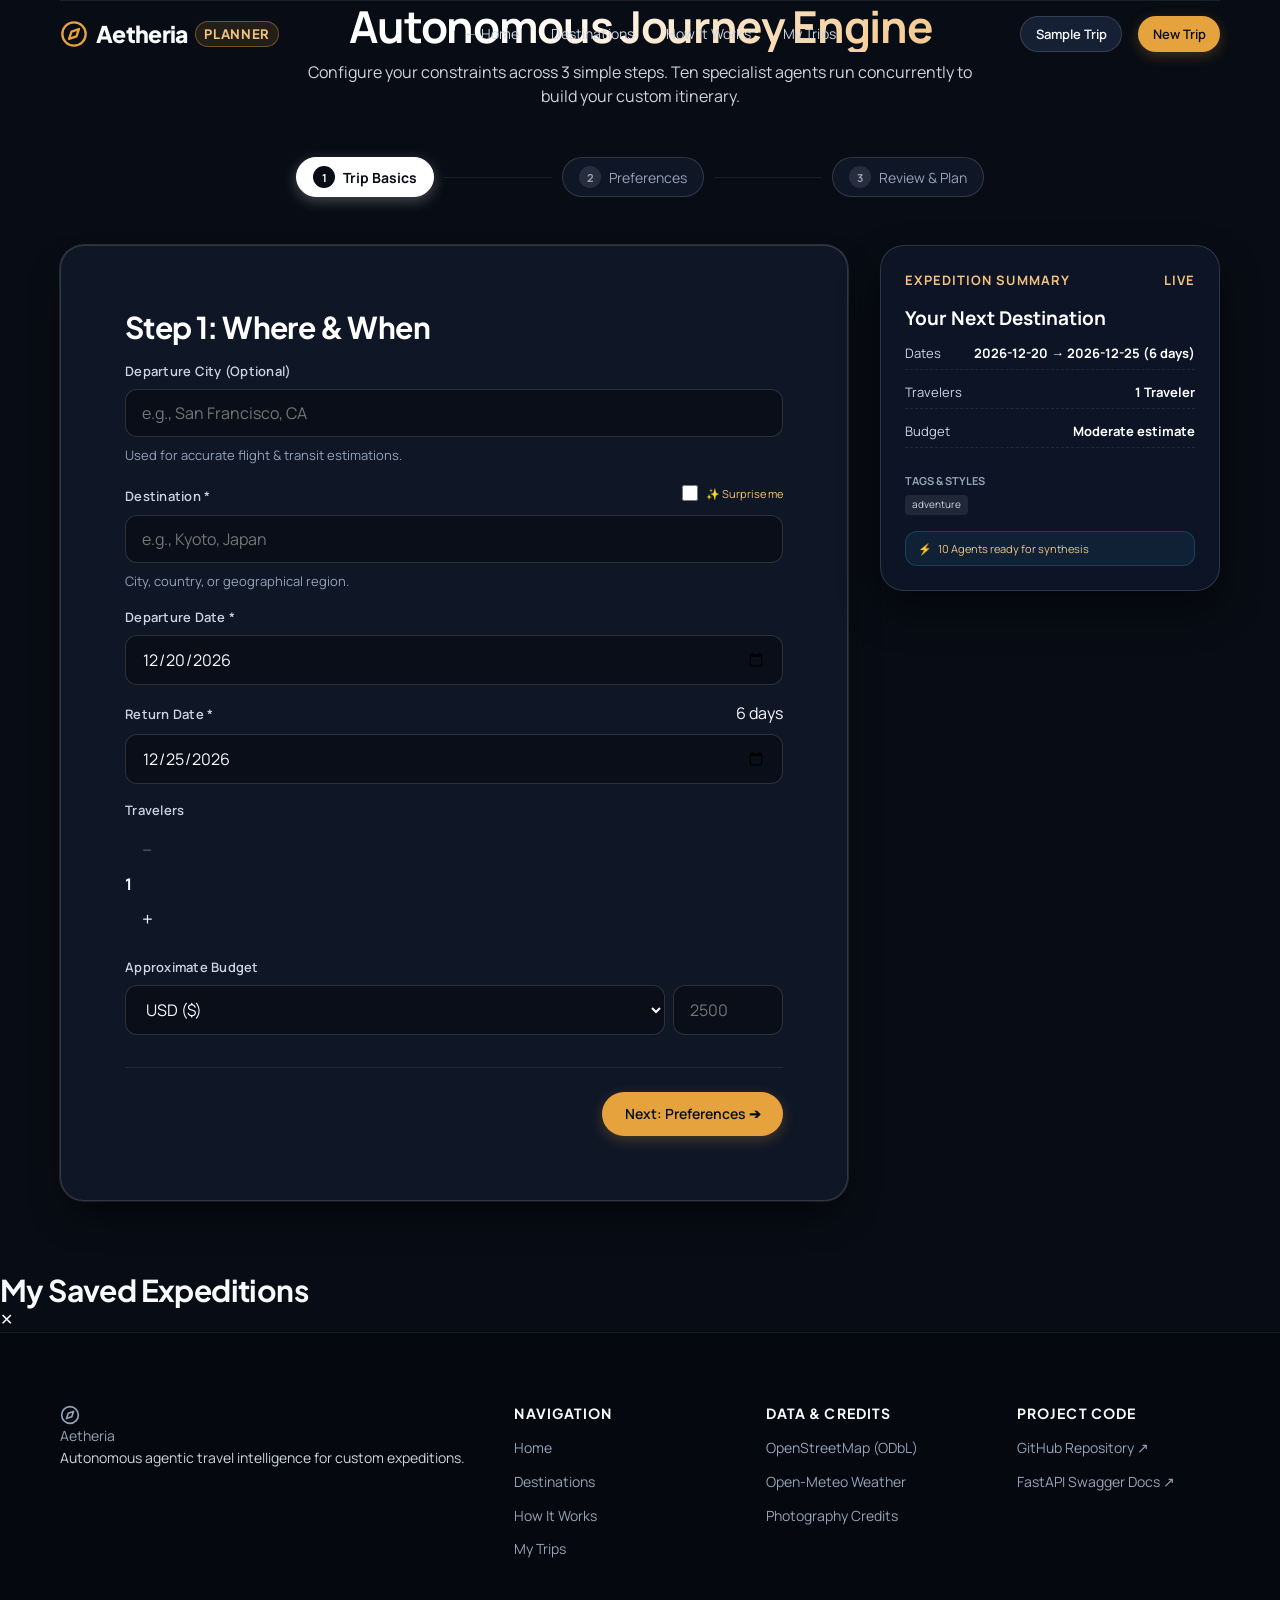
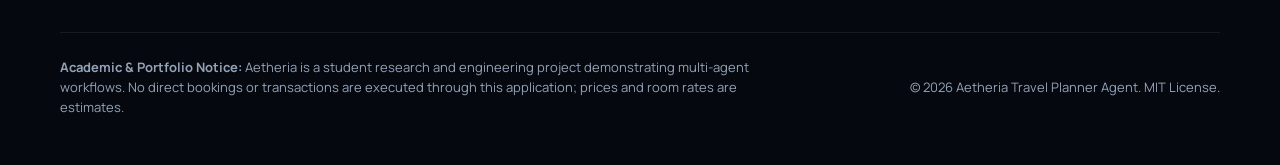
==== app/web/plan/index.html @ 268c3cf7 "feat(web): restructure into two-page architecture with cinematic landing and /plan/ wizard" ====
<!DOCTYPE html>
<html lang="en">
<head>
  <meta charset="UTF-8">
  <meta name="viewport" content="width=device-width, initial-scale=1.0">
  <title>Autonomous Trip Planner | Aetheria</title>
  <meta name="description" content="Design your custom multi-day travel expedition with autonomous parallel AI agents, real Open-Meteo forecasts, and verified OpenStreetMap spots.">

  <!-- Self-Hosted Modular Stylesheets -->
  <link rel="stylesheet" href="../vendor/leaflet/leaflet.css?v=2">
  <link rel="stylesheet" href="../css/tokens.css">
  <link rel="stylesheet" href="../css/base.css">
  <link rel="stylesheet" href="../css/layout.css">
  <link rel="stylesheet" href="../css/components.css">
  <link rel="stylesheet" href="../css/sections/planner.css">
  <link rel="stylesheet" href="../css/sections/generating.css">
  <link rel="stylesheet" href="../css/sections/results.css?v=3">
  <link rel="stylesheet" href="../css/sections/trips.css">
  <link rel="stylesheet" href="../css/sections/chat.css">
  <link rel="stylesheet" href="../css/sections/plan-page.css">
  <link rel="stylesheet" href="../css/print.css" media="print">
</head>
<body>
  <!-- Accessible Skip to Content -->
  <a href="#main-content" class="skip-link">Skip to main content</a>

  <!-- Top Floating Header -->
  <header class="site-header" role="banner">
    <div class="container nav-container">
      <a href="/" class="site-logo" aria-label="Aetheria Home">
        <svg viewBox="0 0 24 24" fill="none" stroke="currentColor" stroke-width="2" stroke-linecap="round" stroke-linejoin="round" aria-hidden="true">
          <circle cx="12" cy="12" r="10"></circle>
          <polygon points="16.24 7.76 14.12 14.12 7.76 16.24 9.88 9.88 16.24 7.76"></polygon>
        </svg>
        <span>Aetheria</span>
        <span class="logo-tag">Planner</span>
      </a>

      <nav class="desktop-nav" aria-label="Planner Navigation">
        <a href="/" class="nav-link">← Home</a>
        <a href="/#destinations-section" class="nav-link">Destinations</a>
        <a href="/#how-it-works-section" class="nav-link">How It Works</a>
        <a href="#/my-trips" class="nav-link">My Trips</a>
      </nav>

      <div class="nav-actions">
        <button type="button" id="plan-sample-btn" class="btn btn-secondary btn-sm">Sample Trip</button>
        <a href="#/new" class="btn btn-primary btn-sm">New Trip</a>
      </div>
    </div>
  </header>

  <!-- Main Content Landmark -->
  <main id="main-content" class="planner-page-main">
    <div class="container">

      <!-- Planner Section -->
      <section class="planner-section" id="planner-section" aria-labelledby="plan-header-title">
        <div class="plan-header-banner">
          <h1 id="plan-header-title" class="plan-header-title">Autonomous Journey Engine</h1>
          <p class="plan-header-sub">Configure your constraints across 3 simple steps. Ten specialist agents run concurrently to build your custom itinerary.</p>
        </div>

        <!-- 3-Step Wizard Navigation -->
        <nav class="wizard-steps-nav" aria-label="Form Steps">
          <button type="button" class="wizard-step-item active" data-step="1">
            <span class="wizard-step-num">1</span>
            <span>Trip Basics</span>
          </button>
          <div class="wizard-step-connector"></div>
          <button type="button" class="wizard-step-item" data-step="2">
            <span class="wizard-step-num">2</span>
            <span>Preferences</span>
          </button>
          <div class="wizard-step-connector"></div>
          <button type="button" class="wizard-step-item" data-step="3">
            <span class="wizard-step-num">3</span>
            <span>Review & Plan</span>
          </button>
        </nav>

        <!-- 2-Column Split: Form Wizard & Live Summary Card -->
        <div class="planner-workspace-grid">
          <form id="planner-form" novalidate>

            <!-- STEP 1: Trip Basics -->
            <div class="wizard-panel active" data-step-panel="1">
              <div class="planner-card">
                <h3 style="margin-bottom: var(--space-md); color: #ffffff;">Step 1: Where & When</h3>

                <div class="form-grid-2">
                  <div class="form-group">
                    <label for="plan-origin" class="form-label">Departure City (Optional)</label>
                    <input type="text" id="plan-origin" class="form-input" placeholder="e.g., San Francisco, CA" maxlength="80">
                    <span class="form-hint">Used for accurate flight & transit estimations.</span>
                  </div>

                  <div class="form-group">
                    <div style="display: flex; justify-content: space-between; align-items: baseline;">
                      <label for="plan-dest" class="form-label">Destination <span class="required">*</span></label>
                      <label class="surprise-toggle" style="font-size: 11px; cursor: pointer; color: var(--color-accent-light);">
                        <input type="checkbox" id="plan-surprise"> ✨ Surprise me
                      </label>
                    </div>
                    <input type="text" id="plan-dest" class="form-input" placeholder="e.g., Kyoto, Japan" maxlength="80" required>
                    <span class="form-hint">City, country, or geographical region.</span>
                  </div>
                </div>

                <div class="form-grid-2" style="margin-top: var(--space-md);">
                  <div class="form-group">
                    <label for="plan-start-date" class="form-label">Departure Date <span class="required">*</span></label>
                    <input type="date" id="plan-start-date" class="form-input" required>
                  </div>

                  <div class="form-group">
                    <div style="display: flex; justify-content: space-between; align-items: baseline;">
                      <label for="plan-end-date" class="form-label">Return Date <span class="required">*</span></label>
                      <span id="plan-duration-badge" class="duration-badge" style="display: none;"></span>
                    </div>
                    <input type="date" id="plan-end-date" class="form-input" required>
                  </div>
                </div>

                <div class="form-grid-2" style="margin-top: var(--space-md);">
                  <div class="form-group">
                    <label class="form-label">Travelers</label>
                    <div class="stepper-input">
                      <button type="button" id="plan-travelers-minus" class="stepper-btn" aria-label="Decrease travelers" disabled>−</button>
                      <span id="plan-travelers-value" class="stepper-value">1</span>
                      <button type="button" id="plan-travelers-plus" class="stepper-btn" aria-label="Increase travelers">+</button>
                    </div>
                  </div>

                  <div class="form-group">
                    <label for="plan-budget-total" class="form-label">Approximate Budget</label>
                    <div class="budget-input-group">
                      <select id="plan-budget-currency" class="form-select currency-select" aria-label="Currency">
                        <option value="USD">USD ($)</option>
                        <option value="EUR">EUR (€)</option>
                        <option value="GBP">GBP (£)</option>
                        <option value="INR">INR (₹)</option>
                        <option value="JPY">JPY (¥)</option>
                        <option value="CAD">CAD ($)</option>
                        <option value="AUD">AUD ($)</option>
                      </select>
                      <input type="number" id="plan-budget-total" class="form-input" placeholder="2500" min="100" max="1000000">
                    </div>
                  </div>
                </div>

                <div class="wizard-controls-row">
                  <div></div>
                  <button type="button" id="btn-wizard-next-1" class="btn btn-primary">Next: Preferences ➔</button>
                </div>
              </div>
            </div>

            <!-- STEP 2: Preferences -->
            <div class="wizard-panel" data-step-panel="2">
              <div class="planner-card">
                <h3 style="margin-bottom: var(--space-md); color: #ffffff;">Step 2: Travel Style & Activities</h3>

                <div class="form-group">
                  <label class="form-label">Travel Style (Select one or more)</label>
                  <div class="style-selector">
                    <label class="style-option selected" data-style="adventure">
                      <input type="checkbox" name="travel_style" value="adventure" checked>
                      <span class="style-icon">⛰️</span>
                      <span class="style-label">Adventure</span>
                    </label>
                    <label class="style-option" data-style="relaxation">
                      <input type="checkbox" name="travel_style" value="relaxation">
                      <span class="style-icon">🌴</span>
                      <span class="style-label">Relaxation</span>
                    </label>
                    <label class="style-option" data-style="luxury">
                      <input type="checkbox" name="travel_style" value="luxury">
                      <span class="style-icon">✨</span>
                      <span class="style-label">Luxury</span>
                    </label>
                    <label class="style-option" data-style="cultural">
                      <input type="checkbox" name="travel_style" value="cultural">
                      <span class="style-icon">🏛️</span>
                      <span class="style-label">Cultural</span>
                    </label>
                    <label class="style-option" data-style="backpacking">
                      <input type="checkbox" name="travel_style" value="backpacking">
                      <span class="style-icon">🎒</span>
                      <span class="style-label">Backpacking</span>
                    </label>
                    <label class="style-option" data-style="family">
                      <input type="checkbox" name="travel_style" value="family">
                      <span class="style-icon">👨‍👩‍👧</span>
                      <span class="style-label">Family</span>
                    </label>
                    <label class="style-option" data-style="romantic">
                      <input type="checkbox" name="travel_style" value="romantic">
                      <span class="style-icon">🍷</span>
                      <span class="style-label">Romantic</span>
                    </label>
                  </div>
                </div>

                <div class="form-group" style="margin-top: var(--space-lg);">
                  <div class="preferences-header">
                    <label class="form-label">Preferred Activities</label>
                    <span id="plan-pref-counter" class="preferences-counter">0/10</span>
                  </div>
                  <div class="chips-group">
                    <button type="button" class="chip" data-pref="ancient temples">⛩️ Temples</button>
                    <button type="button" class="chip" data-pref="art museums">🏛️ Museums</button>
                    <button type="button" class="chip" data-pref="street food markets">🍜 Street Food</button>
                    <button type="button" class="chip" data-pref="nightlife & bars">🍸 Nightlife</button>
                    <button type="button" class="chip" data-pref="nature hiking">🥾 Hiking</button>
                    <button type="button" class="chip" data-pref="coastal beaches">🏖️ Beaches</button>
                    <button type="button" class="chip" data-pref="local craft markets">🛍️ Markets</button>
                    <button type="button" class="chip" data-pref="scenic photography">📷 Photography</button>
                    <button type="button" class="chip" data-pref="wellness & spa">💆 Wellness</button>
                    <button type="button" class="chip" data-pref="fine dining">🍽️ Fine Dining</button>
                  </div>
                </div>

                <div class="custom-prefs-grid" style="margin-top: var(--space-lg);">
                  <div class="form-group">
                    <label for="plan-pref-stay" class="form-label">Accommodation</label>
                    <input type="text" id="plan-pref-stay" class="form-input" placeholder="e.g., Boutique ryokan" maxlength="44">
                  </div>
                  <div class="form-group">
                    <label for="plan-pref-transit" class="form-label">Transit</label>
                    <input type="text" id="plan-pref-transit" class="form-input" placeholder="e.g., Shinkansen" maxlength="39">
                  </div>
                  <div class="form-group">
                    <label for="plan-pref-diet" class="form-label">Dietary / Needs</label>
                    <input type="text" id="plan-pref-diet" class="form-input" placeholder="e.g., Vegetarian" maxlength="44">
                  </div>
                </div>

                <div class="wizard-controls-row">
                  <button type="button" id="btn-wizard-back-2" class="btn btn-outline">← Back</button>
                  <button type="button" id="btn-wizard-next-2" class="btn btn-primary">Next: Review & Launch ➔</button>
                </div>
              </div>
            </div>

            <!-- STEP 3: Review and Plan -->
            <div class="wizard-panel" data-step-panel="3">
              <div class="planner-card">
                <h3 style="margin-bottom: var(--space-sm); color: #ffffff;">Step 3: Review Expedition & Launch</h3>
                <p style="color: var(--color-text-secondary); font-size: 13px; margin-bottom: var(--space-lg);">Verify your parameters. Submitting dispatches parallel agent research across climate models, live geocoding, and budget split engines.</p>

                <div style="background: rgba(255, 255, 255, 0.03); border: 1px solid var(--color-border-subtle); border-radius: var(--radius-md); padding: var(--space-md); margin-bottom: var(--space-lg);">
                  <div style="display: flex; align-items: center; gap: 8px; font-weight: 700; color: #ffffff; margin-bottom: 6px;">
                    <span>🛡️ Strict Provenance & Safety</span>
                  </div>
                  <p style="font-size: 12px; color: var(--color-text-muted); line-height: 1.5; margin: 0;">
                    All suggested spots originate from real OpenStreetMap nodes. Weather forecasts are derived from Open-Meteo API. Pricing figures are transparent estimates.
                  </p>
                </div>

                <div class="planner-actions" style="display: flex; align-items: center; justify-content: space-between; gap: var(--space-md); flex-wrap: wrap;">
                  <button type="button" id="btn-wizard-back-3" class="btn btn-outline">← Adjust Details</button>
                  <div style="display: flex; gap: var(--space-sm);">
                    <button type="button" id="plan-reset-btn" class="btn btn-ghost btn-sm">Reset</button>
                    <button type="submit" id="plan-submit-btn" class="btn btn-primary btn-lg">Plan my journey ➔</button>
                  </div>
                </div>
              </div>
            </div>

          </form>

          <!-- Live Trip Summary Sidebar -->
          <aside class="live-summary-card" aria-label="Live Expedition Summary">
            <div class="summary-card-title">
              <span>Expedition Summary</span>
              <span>LIVE</span>
            </div>

            <div id="summary-dest-val" class="summary-destination-badge">Your Next Destination</div>

            <div class="summary-meta-list">
              <div class="summary-meta-row">
                <span>Dates</span>
                <strong id="summary-dates-val">Dates pending</strong>
              </div>
              <div class="summary-meta-row">
                <span>Travelers</span>
                <strong id="summary-travelers-val">1 Traveler</strong>
              </div>
              <div class="summary-meta-row">
                <span>Budget</span>
                <strong id="summary-budget-val">USD 2,500</strong>
              </div>
            </div>

            <div style="font-size: 11px; font-weight: 700; color: var(--color-text-muted); text-transform: uppercase; margin-bottom: 6px;">Tags & Styles</div>
            <div id="summary-tags-container" class="summary-tags-wrap">
              <span class="summary-mini-tag">Adventure</span>
            </div>

            <div class="summary-agent-readiness">
              <span>⚡</span>
              <span>10 Agents ready for synthesis</span>
            </div>
          </aside>
        </div>
      </section>

      <!-- Generating State (Real SSE Events) -->
      <section class="section-wrapper generating-section" id="generating-section" aria-live="polite">
        <div class="container">
          <div class="generating-card">
            <div class="generating-header">
              <h2>Specialist Agents at Work</h2>
              <p class="generating-subtext">Executing parallel research pipelines. Watch each stage resolve in real time.</p>
            </div>

            <!-- Overall Progress Bar -->
            <div class="progress-bar-container">
              <div class="progress-bar-header">
                <span>Overall Synthesis Progress</span>
                <span id="progress-percent">0%</span>
              </div>
              <div class="progress-track">
                <div id="progress-fill" class="progress-fill"></div>
              </div>
            </div>

            <!-- Real Stage List -->
            <div id="stages-list" class="stages-list"></div>

            <div class="generating-footer">
              <span>Server response active</span>
              <span>Elapsed: <strong id="elapsed-timer">0s</strong></span>
            </div>

            <!-- Server Wakeup Notice -->
            <div id="cold-start-notice" class="cold-start-notice">
              Waking up server environment. This may take up to a minute on initial connection.
            </div>
          </div>
        </div>
      </section>

      <!-- Results View Dashboard -->
      <section class="section-wrapper results-section" id="results-section" aria-labelledby="results-title">
        <div class="container">
          <!-- Dashboard Header Card -->
          <div class="results-hero-card">
            <div class="results-meta-strip">
              <div class="results-meta-item">📍 <span id="results-meta-dest"></span></div>
              <div class="results-meta-item">📅 <span id="results-meta-dates"></span></div>
              <div class="results-meta-item">👥 <span id="results-meta-travelers"></span></div>
              <div class="results-meta-item">💰 <span id="results-meta-budget"></span></div>
            </div>
            <h2 id="results-title" class="results-title">Your Custom Expedition</h2>
            <p id="results-overview" class="results-overview"></p>

            <!-- Fallback / Backup Data Banner -->
            <div id="backup-data-banner" class="backup-data-banner">
              <div class="backup-banner-header">
                <span class="backup-banner-title">✨ Autonomous Curation Notice</span>
                <button type="button" id="backup-banner-close" class="backup-banner-close" aria-label="Dismiss notice">✕</button>
              </div>
              <div class="backup-banner-desc">Some items were intelligently curated using AI recommendations to ensure a complete itinerary:</div>
              <ul id="backup-data-list"></ul>
            </div>

            <!-- Actions Bar -->
            <div class="results-actions-bar">
              <button type="button" id="results-btn-share" class="btn btn-secondary btn-sm">🔗 Copy Share Link</button>
              <button type="button" id="results-btn-save" class="btn btn-secondary btn-sm">💾 Save to My Trips</button>
              <button type="button" id="results-btn-print" class="btn btn-outline btn-sm">🖨️ Print / Save as PDF</button>
              <button type="button" id="results-btn-pdf" class="btn btn-outline btn-sm">📄 Download PDF</button>
              <button type="button" id="results-btn-ics" class="btn btn-outline btn-sm">📅 Add to Calendar (.ics)</button>
              <button type="button" id="results-btn-replan" class="btn btn-ghost btn-sm text-accent">↺ Re-plan with changes</button>
            </div>
          </div>

          <!-- Sticky Sub-Navigation Tabs -->
          <nav class="dashboard-subnav" aria-label="Itinerary Sections">
            <div class="tab-list" role="tablist">
              <button type="button" class="tab-btn" role="tab" aria-selected="true" data-target="tab-itinerary">Itinerary</button>
              <button type="button" class="tab-btn" role="tab" aria-selected="false" data-target="tab-map">Map Overview</button>
              <button type="button" class="tab-btn" role="tab" aria-selected="false" data-target="tab-hotels">Accommodations</button>
              <button type="button" class="tab-btn" role="tab" aria-selected="false" data-target="tab-food">Dining</button>
              <button type="button" class="tab-btn" role="tab" aria-selected="false" data-target="tab-weather">Weather & Transit</button>
              <button type="button" class="tab-btn" role="tab" aria-selected="false" data-target="tab-budget">Budget Split</button>
              <button type="button" class="tab-btn" role="tab" aria-selected="false" data-target="tab-assistant">Refine & Chat</button>
            </div>
          </nav>

          <!-- Tab 1: Day-by-Day Itinerary -->
          <div id="tab-itinerary" class="tab-panel active" role="tabpanel">
            <div class="itinerary-controls">
              <button type="button" id="btn-expand-all" class="btn btn-ghost btn-sm">Expand all days</button>
              <button type="button" id="btn-collapse-all" class="btn btn-ghost btn-sm">Collapse all days</button>
            </div>
            <div id="itinerary-container"></div>
          </div>

          <!-- Tab 2: Map Overview -->
          <div id="tab-map" class="tab-panel" role="tabpanel">
            <div class="map-container-wrapper">
              <div id="map-view"></div>
              <div class="map-legend">
                <div class="legend-item"><span class="legend-dot dot-attraction"></span> Attractions</div>
                <div class="legend-item"><span class="legend-dot dot-restaurant"></span> Food</div>
                <div class="legend-item"><span class="legend-dot dot-hotel"></span> Stays</div>
              </div>
            </div>
          </div>

          <!-- Tab 3: Accommodations (Stay) -->
          <div id="tab-hotels" class="tab-panel" role="tabpanel">
            <div style="display: flex; justify-content: space-between; align-items: baseline; margin-bottom: 16px;">
              <h3>Curated Accommodations</h3>
              <span class="badge badge-estimate">Prices Estimated · Check booking links</span>
            </div>
            <div id="hotels-container" class="cards-grid-3"></div>
          </div>

          <!-- Tab 4: Dining -->
          <div id="tab-food" class="tab-panel" role="tabpanel">
            <h3 style="margin-bottom: 16px;">Authentic Dining Suggestions</h3>
            <div id="restaurants-container" class="cards-grid-3"></div>
          </div>

          <!-- Tab 5: Weather & Transit -->
          <div id="tab-weather" class="tab-panel" role="tabpanel">
            <h3 style="margin-bottom: 16px;">Daily Weather Forecast</h3>
            <div id="weather-container" class="weather-strip"></div>

            <h3 style="margin-top: 24px; margin-bottom: 16px;">Local Transportation Guide</h3>
            <div id="transport-container" class="glass-card" style="margin-bottom: 24px;"></div>

            <h3 style="margin-top: 24px; margin-bottom: 16px;">Essential Packing Checklist</h3>
            <div id="packing-container"></div>
          </div>

          <!-- Tab 6: Budget Split -->
          <div id="tab-budget" class="tab-panel" role="tabpanel">
            <div class="budget-panel-grid">
              <div class="glass-card">
                <h3 style="margin-bottom: 16px;">Estimated Expense Breakdown</h3>
                <div id="budget-chart-container" class="budget-chart-wrapper"></div>
              </div>
              <div class="glass-card">
                <h3 style="margin-bottom: 16px;">Local Financial Advisory</h3>
                <div id="budget-notes-container"></div>
              </div>
            </div>
          </div>

          <!-- Tab 7: AI Travel Assistant & Chat -->
          <div id="tab-assistant" class="tab-panel" role="tabpanel">
            <div class="chat-wrapper">
              <div class="chat-header">
                <h3>Interactive AI Travel Assistant</h3>
                <p>Ask questions, swap activities, or discuss pacing for this plan.</p>
              </div>

              <div id="assistant-messages" class="chat-messages" role="log" aria-live="polite"></div>

              <div class="chat-suggestions-wrapper">
                <span style="font-size: 11px; color: var(--color-text-muted);">Suggested inquiries:</span>
                <div id="assistant-suggestions" class="chat-suggestions"></div>
              </div>

              <form id="assistant-form" class="chat-input-bar">
                <input type="text" id="assistant-input" class="chat-input" placeholder="Ask about places, diet options, or schedules..." maxlength="200" required>
                <button type="submit" class="btn btn-primary btn-sm">Send</button>
              </form>
            </div>
          </div>

          <!-- Timeline Section -->
          <div id="timeline-section" class="timeline-section">
            <div class="timeline-header">
              <h3>Behind the Plan: Real Multi-Agent Timeline</h3>
              <p id="timeline-subtitle" class="text-muted"></p>
            </div>
            <div id="timeline-container" class="timeline-tracks"></div>
          </div>
        </div>
      </section>

    </div>
  </main>

  <!-- My Trips Modal View -->
  <div id="my-trips-backdrop" class="modal-backdrop"></div>
  <aside id="my-trips-view" class="modal-card" role="dialog" aria-modal="true" aria-labelledby="my-trips-title">
    <div class="modal-header">
      <h3 id="my-trips-title">My Saved Expeditions</h3>
      <button type="button" id="my-trips-close" class="modal-close" aria-label="Close dialog">✕</button>
    </div>
    <div id="my-trips-list" class="my-trips-list"></div>
  </aside>

  <!-- Footer -->
  <footer class="site-footer" role="contentinfo">
    <div class="container footer-content">
      <div class="footer-grid">
        <div class="footer-col brand-col">
          <div class="footer-logo">
            <svg viewBox="0 0 24 24" width="20" height="20" fill="none" stroke="currentColor" stroke-width="2" stroke-linecap="round" stroke-linejoin="round" aria-hidden="true">
              <circle cx="12" cy="12" r="10"></circle>
              <polygon points="16.24 7.76 14.12 14.12 7.76 16.24 9.88 9.88 16.24 7.76"></polygon>
            </svg>
            <span>Aetheria</span>
          </div>
          <p class="footer-tagline">Autonomous agentic travel intelligence for custom expeditions.</p>
        </div>

        <div class="footer-col">
          <h4>Navigation</h4>
          <ul>
            <li><a href="/">Home</a></li>
            <li><a href="/#destinations-section">Destinations</a></li>
            <li><a href="/#how-it-works-section">How It Works</a></li>
            <li><a href="#/my-trips">My Trips</a></li>
          </ul>
        </div>

        <div class="footer-col">
          <h4>Data & Credits</h4>
          <ul>
            <li><a href="https://www.openstreetmap.org/copyright" target="_blank" rel="noopener noreferrer">OpenStreetMap (ODbL)</a></li>
            <li><a href="https://open-meteo.com/" target="_blank" rel="noopener noreferrer">Open-Meteo Weather</a></li>
            <li><a href="../assets/CREDITS.md" target="_blank" rel="noopener noreferrer">Photography Credits</a></li>
          </ul>
        </div>

        <div class="footer-col">
          <h4>Project Code</h4>
          <ul>
            <li><a href="https://github.com/rajadityaaa/Travel-Planner-Agent.git" target="_blank" rel="noopener noreferrer">GitHub Repository ↗</a></li>
            <li><a href="/docs" target="_blank" rel="noopener noreferrer">FastAPI Swagger Docs ↗</a></li>
          </ul>
        </div>
      </div>

      <div class="footer-bottom">
        <div class="student-disclaimer">
          <strong>Academic & Portfolio Notice:</strong> Aetheria is a student research and engineering project demonstrating multi-agent workflows. No direct bookings or transactions are executed through this application; prices and room rates are estimates.
        </div>
        <div>
          &copy; 2026 Aetheria Travel Planner Agent. MIT License.
        </div>
      </div>
    </div>
  </footer>

  <!-- Scripts -->
  <script src="../vendor/leaflet/leaflet.js?v=2" defer></script>
  <script type="module" src="../js/plan-main.js"></script>
</body>
</html>
---- app/web/vendor/leaflet/leaflet.css ----
/* required styles */

.leaflet-pane,
.leaflet-tile,
.leaflet-marker-icon,
.leaflet-marker-shadow,
.leaflet-tile-container,
.leaflet-pane > svg,
.leaflet-pane > canvas,
.leaflet-zoom-box,
.leaflet-image-layer,
.leaflet-layer {
	position: absolute;
	left: 0;
	top: 0;
	}
.leaflet-container {
	overflow: hidden;
	}
.leaflet-tile,
.leaflet-marker-icon,
.leaflet-marker-shadow {
	-webkit-user-select: none;
	   -moz-user-select: none;
	        user-select: none;
	  -webkit-user-drag: none;
	}
/* Prevents IE11 from highlighting tiles in blue */
.leaflet-tile::selection {
	background: transparent;
}
/* Safari renders non-retina tile on retina better with this, but Chrome is worse */
.leaflet-safari .leaflet-tile {
	image-rendering: -webkit-optimize-contrast;
	}
/* hack that prevents hw layers "stretching" when loading new tiles */
.leaflet-safari .leaflet-tile-container {
	width: 1600px;
	height: 1600px;
	-webkit-transform-origin: 0 0;
	}
.leaflet-marker-icon,
.leaflet-marker-shadow {
	display: block;
	}
/* .leaflet-container svg: reset svg max-width decleration shipped in Joomla! (joomla.org) 3.x */
/* .leaflet-container img: map is broken in FF if you have max-width: 100% on tiles */
.leaflet-container .leaflet-overlay-pane svg {
	max-width: none !important;
	max-height: none !important;
	}
.leaflet-container .leaflet-marker-pane img,
.leaflet-container .leaflet-shadow-pane img,
.leaflet-container .leaflet-tile-pane img,
.leaflet-container img.leaflet-image-layer,
.leaflet-container .leaflet-tile {
	max-width: none !important;
	max-height: none !important;
	width: auto;
	padding: 0;
	}

.leaflet-container img.leaflet-tile {
	/* See: https://bugs.chromium.org/p/chromium/issues/detail?id=600120 */
	mix-blend-mode: plus-lighter;
}

.leaflet-container.leaflet-touch-zoom {
	-ms-touch-action: pan-x pan-y;
	touch-action: pan-x pan-y;
	}
.leaflet-container.leaflet-touch-drag {
	-ms-touch-action: pinch-zoom;
	/* Fallback for FF which doesn't support pinch-zoom */
	touch-action: none;
	touch-action: pinch-zoom;
}
.leaflet-container.leaflet-touch-drag.leaflet-touch-zoom {
	-ms-touch-action: none;
	touch-action: none;
}
.leaflet-container {
	-webkit-tap-highlight-color: transparent;
}
.leaflet-container a {
	-webkit-tap-highlight-color: rgba(51, 181, 229, 0.4);
}
.leaflet-tile {
	filter: inherit;
	visibility: hidden;
	}
.leaflet-tile-loaded {
	visibility: inherit;
	}
.leaflet-zoom-box {
	width: 0;
	height: 0;
	-moz-box-sizing: border-box;
	     box-sizing: border-box;
	z-index: 800;
	}
/* workaround for https://bugzilla.mozilla.org/show_bug.cgi?id=888319 */
.leaflet-overlay-pane svg {
	-moz-user-select: none;
	}

.leaflet-pane         { z-index: 400; }

.leaflet-tile-pane    { z-index: 200; }
.leaflet-overlay-pane { z-index: 400; }
.leaflet-shadow-pane  { z-index: 500; }
.leaflet-marker-pane  { z-index: 600; }
.leaflet-tooltip-pane   { z-index: 650; }
.leaflet-popup-pane   { z-index: 700; }

.leaflet-map-pane canvas { z-index: 100; }
.leaflet-map-pane svg    { z-index: 200; }

.leaflet-vml-shape {
	width: 1px;
	height: 1px;
	}
.lvml {
	behavior: url(#default#VML);
	display: inline-block;
	position: absolute;
	}


/* control positioning */

.leaflet-control {
	position: relative;
	z-index: 800;
	pointer-events: visiblePainted; /* IE 9-10 doesn't have auto */
	pointer-events: auto;
	}
.leaflet-top,
.leaflet-bottom {
	position: absolute;
	z-index: 1000;
	pointer-events: none;
	}
.leaflet-top {
	top: 0;
	}
.leaflet-right {
	right: 0;
	}
.leaflet-bottom {
	bottom: 0;
	}
.leaflet-left {
	left: 0;
	}
.leaflet-control {
	float: left;
	clear: both;
	}
.leaflet-right .leaflet-control {
	float: right;
	}
.leaflet-top .leaflet-control {
	margin-top: 10px;
	}
.leaflet-bottom .leaflet-control {
	margin-bottom: 10px;
	}
.leaflet-left .leaflet-control {
	margin-left: 10px;
	}
.leaflet-right .leaflet-control {
	margin-right: 10px;
	}


/* zoom and fade animations */

.leaflet-fade-anim .leaflet-popup {
	opacity: 0;
	-webkit-transition: opacity 0.2s linear;
	   -moz-transition: opacity 0.2s linear;
	        transition: opacity 0.2s linear;
	}
.leaflet-fade-anim .leaflet-map-pane .leaflet-popup {
	opacity: 1;
	}
.leaflet-zoom-animated {
	-webkit-transform-origin: 0 0;
	    -ms-transform-origin: 0 0;
	        transform-origin: 0 0;
	}
svg.leaflet-zoom-animated {
	will-change: transform;
}

.leaflet-zoom-anim .leaflet-zoom-animated {
	-webkit-transition: -webkit-transform 0.25s cubic-bezier(0,0,0.25,1);
	   -moz-transition:    -moz-transform 0.25s cubic-bezier(0,0,0.25,1);
	        transition:         transform 0.25s cubic-bezier(0,0,0.25,1);
	}
.leaflet-zoom-anim .leaflet-tile,
.leaflet-pan-anim .leaflet-tile {
	-webkit-transition: none;
	   -moz-transition: none;
	        transition: none;
	}

.leaflet-zoom-anim .leaflet-zoom-hide {
	visibility: hidden;
	}


/* cursors */

.leaflet-interactive {
	cursor: pointer;
	}
.leaflet-grab {
	cursor: -webkit-grab;
	cursor:    -moz-grab;
	cursor:         grab;
	}
.leaflet-crosshair,
.leaflet-crosshair .leaflet-interactive {
	cursor: crosshair;
	}
.leaflet-popup-pane,
.leaflet-control {
	cursor: auto;
	}
.leaflet-dragging .leaflet-grab,
.leaflet-dragging .leaflet-grab .leaflet-interactive,
.leaflet-dragging .leaflet-marker-draggable {
	cursor: move;
	cursor: -webkit-grabbing;
	cursor:    -moz-grabbing;
	cursor:         grabbing;
	}

/* marker & overlays interactivity */
.leaflet-marker-icon,
.leaflet-marker-shadow,
.leaflet-image-layer,
.leaflet-pane > svg path,
.leaflet-tile-container {
	pointer-events: none;
	}

.leaflet-marker-icon.leaflet-interactive,
.leaflet-image-layer.leaflet-interactive,
.leaflet-pane > svg path.leaflet-interactive,
svg.leaflet-image-layer.leaflet-interactive path {
	pointer-events: visiblePainted; /* IE 9-10 doesn't have auto */
	pointer-events: auto;
	}

/* visual tweaks */

.leaflet-container {
	background: #ddd;
	outline-offset: 1px;
	}
.leaflet-container a {
	color: #0078A8;
	}
.leaflet-zoom-box {
	border: 2px dotted #38f;
	background: rgba(255,255,255,0.5);
	}


/* general typography */
.leaflet-container {
	font-family: "Helvetica Neue", Arial, Helvetica, sans-serif;
	font-size: 12px;
	font-size: 0.75rem;
	line-height: 1.5;
	}


/* general toolbar styles */

.leaflet-bar {
	box-shadow: 0 1px 5px rgba(0,0,0,0.65);
	border-radius: 4px;
	}
.leaflet-bar a {
	background-color: #fff;
	border-bottom: 1px solid #ccc;
	width: 26px;
	height: 26px;
	line-height: 26px;
	display: block;
	text-align: center;
	text-decoration: none;
	color: black;
	}
.leaflet-bar a,
.leaflet-control-layers-toggle {
	background-position: 50% 50%;
	background-repeat: no-repeat;
	display: block;
	}
.leaflet-bar a:hover,
.leaflet-bar a:focus {
	background-color: #f4f4f4;
	}
.leaflet-bar a:first-child {
	border-top-left-radius: 4px;
	border-top-right-radius: 4px;
	}
.leaflet-bar a:last-child {
	border-bottom-left-radius: 4px;
	border-bottom-right-radius: 4px;
	border-bottom: none;
	}
.leaflet-bar a.leaflet-disabled {
	cursor: default;
	background-color: #f4f4f4;
	color: #bbb;
	}

.leaflet-touch .leaflet-bar a {
	width: 30px;
	height: 30px;
	line-height: 30px;
	}
.leaflet-touch .leaflet-bar a:first-child {
	border-top-left-radius: 2px;
	border-top-right-radius: 2px;
	}
.leaflet-touch .leaflet-bar a:last-child {
	border-bottom-left-radius: 2px;
	border-bottom-right-radius: 2px;
	}

/* zoom control */

.leaflet-control-zoom-in,
.leaflet-control-zoom-out {
	font: bold 18px 'Lucida Console', Monaco, monospace;
	text-indent: 1px;
	}

.leaflet-touch .leaflet-control-zoom-in, .leaflet-touch .leaflet-control-zoom-out  {
	font-size: 22px;
	}


/* layers control */

.leaflet-control-layers {
	box-shadow: 0 1px 5px rgba(0,0,0,0.4);
	background: #fff;
	border-radius: 5px;
	}
.leaflet-control-layers-toggle {
	background-image: url(images/layers.png);
	width: 36px;
	height: 36px;
	}
.leaflet-retina .leaflet-control-layers-toggle {
	background-image: url(images/layers-2x.png);
	background-size: 26px 26px;
	}
.leaflet-touch .leaflet-control-layers-toggle {
	width: 44px;
	height: 44px;
	}
.leaflet-control-layers .leaflet-control-layers-list,
.leaflet-control-layers-expanded .leaflet-control-layers-toggle {
	display: none;
	}
.leaflet-control-layers-expanded .leaflet-control-layers-list {
	display: block;
	position: relative;
	}
.leaflet-control-layers-expanded {
	padding: 6px 10px 6px 6px;
	color: #333;
	background: #fff;
	}
.leaflet-control-layers-scrollbar {
	overflow-y: scroll;
	overflow-x: hidden;
	padding-right: 5px;
	}
.leaflet-control-layers-selector {
	margin-top: 2px;
	position: relative;
	top: 1px;
	}
.leaflet-control-layers label {
	display: block;
	font-size: 13px;
	font-size: 1.08333em;
	}
.leaflet-control-layers-separator {
	height: 0;
	border-top: 1px solid #ddd;
	margin: 5px -10px 5px -6px;
	}

/* Default icon URLs */
.leaflet-default-icon-path { /* used only in path-guessing heuristic, see L.Icon.Default */
	background-image: url(images/marker-icon.png);
	}


/* attribution and scale controls */

.leaflet-container .leaflet-control-attribution {
	background: #fff;
	background: rgba(255, 255, 255, 0.8);
	margin: 0;
	}
.leaflet-control-attribution,
.leaflet-control-scale-line {
	padding: 0 5px;
	color: #333;
	line-height: 1.4;
	}
.leaflet-control-attribution a {
	text-decoration: none;
	}
.leaflet-control-attribution a:hover,
.leaflet-control-attribution a:focus {
	text-decoration: underline;
	}
.leaflet-attribution-flag {
	display: inline !important;
	vertical-align: baseline !important;
	width: 1em;
	height: 0.6669em;
	}
.leaflet-left .leaflet-control-scale {
	margin-left: 5px;
	}
.leaflet-bottom .leaflet-control-scale {
	margin-bottom: 5px;
	}
.leaflet-control-scale-line {
	border: 2px solid #777;
	border-top: none;
	line-height: 1.1;
	padding: 2px 5px 1px;
	white-space: nowrap;
	-moz-box-sizing: border-box;
	     box-sizing: border-box;
	background: rgba(255, 255, 255, 0.8);
	text-shadow: 1px 1px #fff;
	}
.leaflet-control-scale-line:not(:first-child) {
	border-top: 2px solid #777;
	border-bottom: none;
	margin-top: -2px;
	}
.leaflet-control-scale-line:not(:first-child):not(:last-child) {
	border-bottom: 2px solid #777;
	}

.leaflet-touch .leaflet-control-attribution,
.leaflet-touch .leaflet-control-layers,
.leaflet-touch .leaflet-bar {
	box-shadow: none;
	}
.leaflet-touch .leaflet-control-layers,
.leaflet-touch .leaflet-bar {
	border: 2px solid rgba(0,0,0,0.2);
	background-clip: padding-box;
	}


/* popup */

.leaflet-popup {
	position: absolute;
	text-align: center;
	margin-bottom: 20px;
	}
.leaflet-popup-content-wrapper {
	padding: 1px;
	text-align: left;
	border-radius: 12px;
	}
.leaflet-popup-content {
	margin: 13px 24px 13px 20px;
	line-height: 1.3;
	font-size: 13px;
	font-size: 1.08333em;
	min-height: 1px;
	}
.leaflet-popup-content p {
	margin: 17px 0;
	margin: 1.3em 0;
	}
.leaflet-popup-tip-container {
	width: 40px;
	height: 20px;
	position: absolute;
	left: 50%;
	margin-top: -1px;
	margin-left: -20px;
	overflow: hidden;
	pointer-events: none;
	}
.leaflet-popup-tip {
	width: 17px;
	height: 17px;
	padding: 1px;

	margin: -10px auto 0;
	pointer-events: auto;

	-webkit-transform: rotate(45deg);
	   -moz-transform: rotate(45deg);
	    -ms-transform: rotate(45deg);
	        transform: rotate(45deg);
	}
.leaflet-popup-content-wrapper,
.leaflet-popup-tip {
	background: white;
	color: #333;
	box-shadow: 0 3px 14px rgba(0,0,0,0.4);
	}
.leaflet-container a.leaflet-popup-close-button {
	position: absolute;
	top: 0;
	right: 0;
	border: none;
	text-align: center;
	width: 24px;
	height: 24px;
	font: 16px/24px Tahoma, Verdana, sans-serif;
	color: #757575;
	text-decoration: none;
	background: transparent;
	}
.leaflet-container a.leaflet-popup-close-button:hover,
.leaflet-container a.leaflet-popup-close-button:focus {
	color: #585858;
	}
.leaflet-popup-scrolled {
	overflow: auto;
	}

.leaflet-oldie .leaflet-popup-content-wrapper {
	-ms-zoom: 1;
	}
.leaflet-oldie .leaflet-popup-tip {
	width: 24px;
	margin: 0 auto;

	-ms-filter: "progid:DXImageTransform.Microsoft.Matrix(M11=0.70710678, M12=0.70710678, M21=-0.70710678, M22=0.70710678)";
	filter: progid:DXImageTransform.Microsoft.Matrix(M11=0.70710678, M12=0.70710678, M21=-0.70710678, M22=0.70710678);
	}

.leaflet-oldie .leaflet-control-zoom,
.leaflet-oldie .leaflet-control-layers,
.leaflet-oldie .leaflet-popup-content-wrapper,
.leaflet-oldie .leaflet-popup-tip {
	border: 1px solid #999;
	}


/* div icon */

.leaflet-div-icon {
	background: #fff;
	border: 1px solid #666;
	}


/* Tooltip */
/* Base styles for the element that has a tooltip */
.leaflet-tooltip {
	position: absolute;
	padding: 6px;
	background-color: #fff;
	border: 1px solid #fff;
	border-radius: 3px;
	color: #222;
	white-space: nowrap;
	-webkit-user-select: none;
	-moz-user-select: none;
	-ms-user-select: none;
	user-select: none;
	pointer-events: none;
	box-shadow: 0 1px 3px rgba(0,0,0,0.4);
	}
.leaflet-tooltip.leaflet-interactive {
	cursor: pointer;
	pointer-events: auto;
	}
.leaflet-tooltip-top:before,
.leaflet-tooltip-bottom:before,
.leaflet-tooltip-left:before,
.leaflet-tooltip-right:before {
	position: absolute;
	pointer-events: none;
	border: 6px solid transparent;
	background: transparent;
	content: "";
	}

/* Directions */

.leaflet-tooltip-bottom {
	margin-top: 6px;
}
.leaflet-tooltip-top {
	margin-top: -6px;
}
.leaflet-tooltip-bottom:before,
.leaflet-tooltip-top:before {
	left: 50%;
	margin-left: -6px;
	}
.leaflet-tooltip-top:before {
	bottom: 0;
	margin-bottom: -12px;
	border-top-color: #fff;
	}
.leaflet-tooltip-bottom:before {
	top: 0;
	margin-top: -12px;
	margin-left: -6px;
	border-bottom-color: #fff;
	}
.leaflet-tooltip-left {
	margin-left: -6px;
}
.leaflet-tooltip-right {
	margin-left: 6px;
}
.leaflet-tooltip-left:before,
.leaflet-tooltip-right:before {
	top: 50%;
	margin-top: -6px;
	}
.leaflet-tooltip-left:before {
	right: 0;
	margin-right: -12px;
	border-left-color: #fff;
	}
.leaflet-tooltip-right:before {
	left: 0;
	margin-left: -12px;
	border-right-color: #fff;
	}

/* Printing */

@media print {
	/* Prevent printers from removing background-images of controls. */
	.leaflet-control {
		-webkit-print-color-adjust: exact;
		print-color-adjust: exact;
		}
	}
---- app/web/css/tokens.css ----
/**
 * tokens.css - Design Tokens for Aetheria Travel
 * Palette: Midnight blue, deep charcoal, luminous white, warm sunset gold accent.
 */

:root {
  /* Color Palette */
  --color-bg-base: #080c14;
  --color-bg-surface: #0f1626;
  --color-bg-surface-elevated: #162035;
  --color-bg-glass: rgba(15, 22, 38, 0.72);
  --color-bg-glass-card: rgba(22, 32, 53, 0.65);
  --color-bg-glass-input: rgba(8, 12, 20, 0.7);
  --color-bg-glass-hover: rgba(26, 38, 64, 0.85);

  --color-border-subtle: rgba(255, 255, 255, 0.08);
  --color-border-hairline: rgba(255, 255, 255, 0.14);
  --color-border-accent: rgba(230, 162, 60, 0.4);
  --color-border-focus: #e6a23c;

  /* Accent: Warm Champagne Gold / Sunset Glow */
  --color-accent: #e6a23c;
  --color-accent-light: #f3c27e;
  --color-accent-dark: #b87a1f;
  --color-accent-glow: rgba(230, 162, 60, 0.25);
  --color-accent-soft: rgba(230, 162, 60, 0.12);

  /* Secondary Accents */
  --color-blue-accent: #38bdf8;
  --color-emerald-accent: #10b981;
  --color-rose-accent: #f43f5e;
  --color-purple-accent: #a855f7;

  /* Typography Colors (WCAG AA Compliant on dark backgrounds) */
  --color-text-primary: #f8fafc;
  --color-text-secondary: #cbd5e1;
  --color-text-muted: #94a3b8;
  --color-text-inverse: #080c14;

  /* Status Colors */
  --color-success: #10b981;
  --color-warning: #f59e0b;
  --color-error: #ef4444;
  --color-info: #0284c7;

  /* Typography Scales (fluid clamp) */
  --font-family-sans: "Manrope", -apple-system, BlinkMacSystemFont, "Segoe UI", Roboto, sans-serif;
  --font-family-display: "Plus Jakarta Sans", "Manrope", -apple-system, BlinkMacSystemFont, sans-serif;

  --font-size-xs: clamp(0.75rem, 0.72rem + 0.15vw, 0.8125rem);
  --font-size-sm: clamp(0.8125rem, 0.78rem + 0.2vw, 0.875rem);
  --font-size-base: clamp(0.9375rem, 0.9rem + 0.25vw, 1rem);
  --font-size-lg: clamp(1.0625rem, 1.02rem + 0.35vw, 1.1875rem);
  --font-size-xl: clamp(1.25rem, 1.18rem + 0.5vw, 1.4375rem);
  --font-size-2xl: clamp(1.5rem, 1.35rem + 0.8vw, 1.875rem);
  --font-size-3xl: clamp(1.875rem, 1.65rem + 1.2vw, 2.375rem);
  --font-size-4xl: clamp(2.25rem, 1.95rem + 1.8vw, 3.25rem);
  --font-size-5xl: clamp(2.75rem, 2.2rem + 2.5vw, 4.25rem);

  --font-weight-regular: 400;
  --font-weight-medium: 500;
  --font-weight-semibold: 600;
  --font-weight-bold: 700;
  --font-weight-extrabold: 800;

  --line-height-tight: 1.15;
  --line-height-snug: 1.3;
  --line-height-normal: 1.55;
  --line-height-relaxed: 1.7;

  /* Spacing Scale */
  --space-2xs: 0.25rem;
  --space-xs: 0.5rem;
  --space-sm: 0.75rem;
  --space-md: 1rem;
  --space-lg: 1.5rem;
  --space-xl: 2rem;
  --space-2xl: 3rem;
  --space-3xl: 4.5rem;
  --space-4xl: 6rem;

  /* Layout Containers */
  --container-max-width: 1240px;
  --container-narrow-width: 900px;
  --container-padding: clamp(1rem, 4vw, 2.5rem);

  /* Border Radii */
  --radius-xs: 4px;
  --radius-sm: 8px;
  --radius-md: 12px;
  --radius-lg: 16px;
  --radius-xl: 24px;
  --radius-full: 9999px;

  /* Shadows */
  --shadow-subtle: 0 2px 8px rgba(0, 0, 0, 0.35);
  --shadow-card: 0 10px 30px -10px rgba(0, 0, 0, 0.6), 0 0 0 1px var(--color-border-hairline);
  --shadow-elevated: 0 20px 40px -15px rgba(0, 0, 0, 0.8), 0 0 0 1px var(--color-border-hairline);
  --shadow-glow: 0 0 35px -5px var(--color-accent-glow);

  /* Transitions & Motion */
  --transition-fast: 150ms cubic-bezier(0.4, 0, 0.2, 1);
  --transition-normal: 250ms cubic-bezier(0.4, 0, 0.2, 1);
  --transition-smooth: 400ms cubic-bezier(0.16, 1, 0.3, 1);
  --transition-slow: 700ms cubic-bezier(0.16, 1, 0.3, 1);

  /* Z-Index Scale */
  --z-base: 1;
  --z-card: 10;
  --z-sticky: 100;
  --z-nav: 200;
  --z-modal: 500;
  --z-toast: 1000;
}
---- app/web/css/base.css ----
/**
 * base.css - Font Declarations, Modern Reset, and Base Elements
 */

/* ── Self-Hosted Fonts ── */
@font-face {
  font-family: 'Manrope';
  font-style: normal;
  font-weight: 400;
  font-display: swap;
  src: url('../assets/fonts/manrope-400.woff2') format('woff2');
}

@font-face {
  font-family: 'Manrope';
  font-style: normal;
  font-weight: 600;
  font-display: swap;
  src: url('../assets/fonts/manrope-600.woff2') format('woff2');
}

@font-face {
  font-family: 'Manrope';
  font-style: normal;
  font-weight: 700;
  font-display: swap;
  src: url('../assets/fonts/manrope-700.woff2') format('woff2');
}

@font-face {
  font-family: 'Plus Jakarta Sans';
  font-style: normal;
  font-weight: 700;
  font-display: swap;
  src: url('../assets/fonts/plus-jakarta-sans-700.woff2') format('woff2');
}

@font-face {
  font-family: 'Plus Jakarta Sans';
  font-style: normal;
  font-weight: 800;
  font-display: swap;
  src: url('../assets/fonts/plus-jakarta-sans-800.woff2') format('woff2');
}

/* ── Modern CSS Reset ── */
*, *::before, *::after {
  box-sizing: border-box;
  margin: 0;
  padding: 0;
}

html {
  font-size: 16px;
  scroll-behavior: smooth;
  -webkit-font-smoothing: antialiased;
  -moz-osx-font-smoothing: grayscale;
  text-rendering: optimizeLegibility;
}

body {
  min-height: 100vh;
  background-color: var(--color-bg-base);
  color: var(--color-text-primary);
  font-family: var(--font-family-sans);
  font-size: var(--font-size-base);
  line-height: var(--line-height-normal);
  overflow-x: hidden;
  position: relative;
}

/* ── Skip to Main Content Link (Accessibility) ── */
.skip-link {
  position: absolute;
  top: -100px;
  left: var(--space-md);
  background: var(--color-accent);
  color: var(--color-text-inverse);
  padding: var(--space-xs) var(--space-md);
  font-weight: var(--font-weight-bold);
  font-size: var(--font-size-sm);
  border-radius: var(--radius-sm);
  z-index: var(--z-toast);
  transition: top var(--transition-fast);
  text-decoration: none;
}

.skip-link:focus {
  top: var(--space-md);
  outline: 3px solid #fff;
}

/* ── Focus Rings ── */
:focus-visible {
  outline: 2px solid var(--color-border-focus);
  outline-offset: 3px;
}

/* ── Typography Elements ── */
h1, h2, h3, h4, h5, h6 {
  font-family: var(--font-family-display);
  font-weight: var(--font-weight-bold);
  line-height: var(--line-height-tight);
  color: var(--color-text-primary);
  letter-spacing: -0.02em;
}

h1 { font-size: var(--font-size-4xl); font-weight: var(--font-weight-extrabold); }
h2 { font-size: var(--font-size-3xl); }
h3 { font-size: var(--font-size-2xl); }
h4 { font-size: var(--font-size-xl); }
h5 { font-size: var(--font-size-lg); }

p {
  color: var(--color-text-secondary);
  margin-bottom: var(--space-md);
}

p:last-child {
  margin-bottom: 0;
}

a {
  color: var(--color-accent);
  text-decoration: none;
  transition: color var(--transition-fast);
}

a:hover {
  color: var(--color-accent-light);
}

button {
  font-family: inherit;
  font-size: inherit;
  cursor: pointer;
  border: none;
  background: none;
  color: inherit;
}

input, select, textarea {
  font-family: inherit;
  font-size: inherit;
  color: inherit;
}

img, picture, svg {
  display: block;
  max-width: 100%;
}

/* ── Utility Classes ── */
.visually-hidden {
  position: absolute !important;
  width: 1px !important;
  height: 1px !important;
  padding: 0 !important;
  margin: -1px !important;
  overflow: hidden !important;
  clip: rect(0, 0, 0, 0) !important;
  white-space: nowrap !important;
  border: 0 !important;
}

.text-gradient {
  background: linear-gradient(135deg, var(--color-text-primary) 30%, var(--color-accent-light) 100%);
  -webkit-background-clip: text;
  -webkit-text-fill-color: transparent;
}

.text-accent {
  color: var(--color-accent);
}

.text-muted {
  color: var(--color-text-muted);
}

.text-sm {
  font-size: var(--font-size-sm);
}

.text-xs {
  font-size: var(--font-size-xs);
}

/* ── Reduced Motion ── */
@media (prefers-reduced-motion: reduce) {
  html {
    scroll-behavior: auto;
  }
  *, *::before, *::after {
    animation-duration: 0.01ms !important;
    animation-iteration-count: 1 !important;
    transition-duration: 0.01ms !important;
    scroll-behavior: auto !important;
  }
}
---- app/web/css/layout.css ----
/**
 * layout.css - Navigation, Container System, and Global Footer
 */

/* ── Containers ── */
.container {
  width: 100%;
  max-width: var(--container-max-width);
  margin-left: auto;
  margin-right: auto;
  padding-left: var(--container-padding);
  padding-right: var(--container-padding);
}

.container-narrow {
  width: 100%;
  max-width: var(--container-narrow-width);
  margin-left: auto;
  margin-right: auto;
  padding-left: var(--container-padding);
  padding-right: var(--container-padding);
}

.section-wrapper {
  padding-top: var(--space-4xl);
  padding-bottom: var(--space-4xl);
  position: relative;
}

/* ── Primary Header & Navbar ── */
.site-header {
  position: fixed;
  top: 0;
  left: 0;
  right: 0;
  z-index: var(--z-nav);
  transition: background-color var(--transition-normal), backdrop-filter var(--transition-normal), border-color var(--transition-normal), padding var(--transition-normal);
  padding: var(--space-md) 0;
  border-bottom: 1px solid transparent;
}

.site-header.scrolled {
  background-color: var(--color-bg-glass);
  backdrop-filter: blur(16px);
  -webkit-backdrop-filter: blur(16px);
  border-bottom-color: var(--color-border-subtle);
  padding: var(--space-sm) 0;
  box-shadow: var(--shadow-subtle);
}

.nav-container {
  display: flex;
  align-items: center;
  justify-content: space-between;
  gap: var(--space-lg);
}

/* Logo */
.site-logo {
  display: flex;
  align-items: center;
  gap: var(--space-xs);
  color: var(--color-text-primary);
  font-family: var(--font-family-display);
  font-weight: var(--font-weight-extrabold);
  font-size: var(--font-size-xl);
  letter-spacing: -0.03em;
  text-decoration: none;
}

.site-logo svg {
  width: 28px;
  height: 28px;
  color: var(--color-accent);
}

.site-logo span.logo-tag {
  font-size: var(--font-size-xs);
  font-weight: var(--font-weight-semibold);
  background: var(--color-accent-soft);
  color: var(--color-accent-light);
  padding: 2px 8px;
  border-radius: var(--radius-full);
  border: 1px solid var(--color-border-accent);
  letter-spacing: 0.05em;
  text-transform: uppercase;
}

/* Desktop Navigation Links */
.desktop-nav {
  display: flex;
  align-items: center;
  gap: var(--space-xl);
  list-style: none;
}

.nav-link {
  color: var(--color-text-secondary);
  font-weight: var(--font-weight-medium);
  font-size: var(--font-size-sm);
  letter-spacing: 0.01em;
  position: relative;
  padding: var(--space-2xs) 0;
  transition: color var(--transition-fast);
}

.nav-link:hover, .nav-link.active {
  color: var(--color-text-primary);
}

.nav-link.active::after {
  content: "";
  position: absolute;
  bottom: -4px;
  left: 0;
  right: 0;
  height: 2px;
  background-color: var(--color-accent);
  border-radius: var(--radius-full);
}

/* Header CTAs */
.nav-actions {
  display: flex;
  align-items: center;
  gap: var(--space-md);
}

/* Mobile Hamburger Toggle */
.mobile-nav-toggle {
  display: none;
  background: none;
  border: 1px solid var(--color-border-hairline);
  padding: var(--space-xs);
  border-radius: var(--radius-sm);
  color: var(--color-text-primary);
  width: 44px;
  height: 44px;
  align-items: center;
  justify-content: center;
}

/* Mobile Nav Drawer */
.mobile-nav-drawer {
  position: fixed;
  top: 0;
  right: -100%;
  width: min(85vw, 360px);
  height: 100vh;
  background: var(--color-bg-surface-elevated);
  z-index: var(--z-modal);
  padding: var(--space-2xl) var(--space-lg);
  display: flex;
  flex-direction: column;
  gap: var(--space-xl);
  box-shadow: -10px 0 40px rgba(0, 0, 0, 0.7);
  transition: right var(--transition-smooth);
  border-left: 1px solid var(--color-border-hairline);
}

.mobile-nav-drawer.open {
  right: 0;
}

.mobile-nav-backdrop {
  position: fixed;
  inset: 0;
  background: rgba(0, 0, 0, 0.6);
  backdrop-filter: blur(4px);
  -webkit-backdrop-filter: blur(4px);
  z-index: calc(var(--z-modal) - 1);
  opacity: 0;
  pointer-events: none;
  transition: opacity var(--transition-smooth);
}

.mobile-nav-backdrop.open {
  opacity: 1;
  pointer-events: auto;
}

.mobile-nav-close {
  align-self: flex-end;
  color: var(--color-text-secondary);
  padding: var(--space-xs);
  font-size: var(--font-size-lg);
}

.mobile-nav-links {
  list-style: none;
  display: flex;
  flex-direction: column;
  gap: var(--space-md);
}

.mobile-nav-links a {
  font-size: var(--font-size-lg);
  font-weight: var(--font-weight-semibold);
  color: var(--color-text-primary);
  display: block;
  padding: var(--space-xs) 0;
}

/* ── Global Footer ── */
.site-footer {
  background-color: #05080e;
  border-top: 1px solid var(--color-border-subtle);
  padding-top: var(--space-3xl);
  padding-bottom: var(--space-2xl);
  color: var(--color-text-muted);
  font-size: var(--font-size-sm);
}

.footer-grid {
  display: grid;
  grid-template-columns: 2fr repeat(3, 1fr);
  gap: var(--space-2xl);
  margin-bottom: var(--space-3xl);
}

.footer-brand p {
  margin-top: var(--space-sm);
  max-width: 340px;
  font-size: var(--font-size-sm);
}

.footer-col h4 {
  color: var(--color-text-primary);
  font-size: var(--font-size-sm);
  text-transform: uppercase;
  letter-spacing: 0.08em;
  margin-bottom: var(--space-md);
}

.footer-col ul {
  list-style: none;
  display: flex;
  flex-direction: column;
  gap: var(--space-sm);
}

.footer-col a {
  color: var(--color-text-muted);
}

.footer-col a:hover {
  color: var(--color-text-primary);
}

.footer-bottom {
  padding-top: var(--space-lg);
  border-top: 1px solid var(--color-border-subtle);
  display: flex;
  flex-wrap: wrap;
  justify-content: space-between;
  align-items: center;
  gap: var(--space-md);
  font-size: var(--font-size-xs);
}

.student-disclaimer {
  color: var(--color-text-muted);
  max-width: 700px;
  line-height: var(--line-height-normal);
}

/* ── Responsive Layout Breakpoints ── */
@media (max-width: 1024px) {
  .footer-grid {
    grid-template-columns: 1fr 1fr;
    gap: var(--space-xl);
  }
}

@media (max-width: 768px) {
  .desktop-nav {
    display: none;
  }
  .mobile-nav-toggle {
    display: flex;
  }
  .footer-grid {
    grid-template-columns: 1fr;
  }
  .footer-bottom {
    flex-direction: column;
    align-items: flex-start;
  }
}
---- app/web/css/components.css ----
/**
 * components.css - Reusable UI Components
 * Buttons, Inputs, Chips, Badges, Modals, Toasts, Skeletons, and Tabs.
 */

/* ── Buttons ── */
.btn {
  display: inline-flex;
  align-items: center;
  justify-content: center;
  gap: var(--space-xs);
  padding: 0.65rem 1.4rem;
  font-weight: var(--font-weight-semibold);
  font-size: var(--font-size-sm);
  border-radius: var(--radius-full);
  transition: all var(--transition-fast);
  cursor: pointer;
  white-space: nowrap;
  text-decoration: none;
  min-height: 44px; /* Accessible touch target */
}

.btn-primary {
  background: var(--color-accent);
  color: var(--color-text-inverse);
  box-shadow: 0 4px 14px var(--color-accent-glow);
}

.btn-primary:hover:not(:disabled) {
  background: var(--color-accent-light);
  transform: translateY(-1px);
  box-shadow: 0 6px 20px var(--color-accent-glow);
  color: var(--color-text-inverse);
}

.btn-secondary {
  background: var(--color-bg-surface-elevated);
  color: var(--color-text-primary);
  border: 1px solid var(--color-border-hairline);
}

.btn-secondary:hover:not(:disabled) {
  background: var(--color-bg-glass-hover);
  border-color: var(--color-border-subtle);
  transform: translateY(-1px);
}

.btn-outline {
  background: transparent;
  color: var(--color-text-primary);
  border: 1px solid var(--color-border-hairline);
}

.btn-outline:hover:not(:disabled) {
  border-color: var(--color-accent);
  color: var(--color-accent-light);
  background: var(--color-accent-soft);
}

.btn-ghost {
  background: transparent;
  color: var(--color-text-secondary);
}

.btn-ghost:hover:not(:disabled) {
  color: var(--color-text-primary);
  background: rgba(255, 255, 255, 0.05);
}

.btn:disabled {
  opacity: 0.5;
  cursor: not-allowed;
  transform: none !important;
}

.btn-lg {
  padding: 0.85rem 1.8rem;
  font-size: var(--font-size-base);
}

.btn-sm {
  padding: 0.4rem 0.9rem;
  font-size: var(--font-size-xs);
  min-height: 36px;
}

.btn-icon {
  width: 44px;
  height: 44px;
  padding: 0;
  border-radius: var(--radius-full);
  display: inline-flex;
  align-items: center;
  justify-content: center;
}

/* ── Form Inputs ── */
.form-group {
  display: flex;
  flex-direction: column;
  gap: var(--space-xs);
  margin-bottom: var(--space-md);
}

.form-label {
  font-size: var(--font-size-xs);
  font-weight: var(--font-weight-semibold);
  color: var(--color-text-secondary);
  letter-spacing: 0.02em;
}

.form-input, .form-select, .form-textarea {
  width: 100%;
  padding: 0.75rem 1rem;
  background: var(--color-bg-glass-input);
  border: 1px solid var(--color-border-hairline);
  border-radius: var(--radius-md);
  color: var(--color-text-primary);
  font-size: var(--font-size-base);
  transition: border-color var(--transition-fast), box-shadow var(--transition-fast);
  min-height: 44px;
}

.form-input:focus, .form-select:focus, .form-textarea:focus {
  border-color: var(--color-border-focus);
  box-shadow: 0 0 0 3px var(--color-accent-soft);
  outline: none;
}

.form-input[aria-invalid="true"], .form-select[aria-invalid="true"] {
  border-color: var(--color-error);
}

.form-error {
  font-size: var(--font-size-xs);
  color: var(--color-error);
  display: flex;
  align-items: center;
  gap: 4px;
  margin-top: 4px;
}

.form-hint {
  font-size: var(--font-size-xs);
  color: var(--color-text-muted);
}

/* Stepper Control (Travelers) */
.stepper-control {
  display: inline-flex;
  align-items: center;
  background: var(--color-bg-glass-input);
  border: 1px solid var(--color-border-hairline);
  border-radius: var(--radius-md);
  overflow: hidden;
  height: 44px;
}

.stepper-btn {
  width: 44px;
  height: 44px;
  display: flex;
  align-items: center;
  justify-content: center;
  background: transparent;
  color: var(--color-text-primary);
  font-size: var(--font-size-lg);
  transition: background var(--transition-fast);
}

.stepper-btn:hover:not(:disabled) {
  background: var(--color-bg-glass-hover);
  color: var(--color-accent-light);
}

.stepper-btn:disabled {
  opacity: 0.3;
  cursor: not-allowed;
}

.stepper-value {
  width: 48px;
  text-align: center;
  font-weight: var(--font-weight-bold);
  font-size: var(--font-size-base);
  color: var(--color-text-primary);
}

/* ── Interactive Chips / Tags ── */
.chips-group {
  display: flex;
  flex-wrap: wrap;
  gap: var(--space-xs);
}

.chip {
  display: inline-flex;
  align-items: center;
  gap: 6px;
  padding: 0.45rem 0.9rem;
  background: var(--color-bg-glass-card);
  border: 1px solid var(--color-border-hairline);
  border-radius: var(--radius-full);
  color: var(--color-text-secondary);
  font-size: var(--font-size-xs);
  font-weight: var(--font-weight-medium);
  cursor: pointer;
  transition: all var(--transition-fast);
  user-select: none;
  min-height: 36px;
}

.chip:hover {
  border-color: var(--color-accent-light);
  color: var(--color-text-primary);
  background: var(--color-bg-glass-hover);
}

.chip.selected {
  background: var(--color-accent-soft);
  border-color: var(--color-accent);
  color: var(--color-accent-light);
  font-weight: var(--font-weight-semibold);
}

/* ── Badges ── */
.badge {
  display: inline-flex;
  align-items: center;
  gap: 4px;
  padding: 2px 8px;
  font-size: var(--font-size-xs);
  font-weight: var(--font-weight-semibold);
  border-radius: var(--radius-full);
  letter-spacing: 0.02em;
}

.badge-ai {
  background: rgba(168, 85, 247, 0.15);
  color: #c084fc;
  border: 1px solid rgba(168, 85, 247, 0.3);
}

.badge-estimate {
  background: rgba(245, 158, 11, 0.15);
  color: #fbbf24;
  border: 1px solid rgba(245, 158, 11, 0.3);
}

.badge-backup {
  background: rgba(239, 68, 68, 0.15);
  color: #f87171;
  border: 1px solid rgba(239, 68, 68, 0.3);
}

.badge-success {
  background: rgba(16, 185, 129, 0.15);
  color: #34d399;
  border: 1px solid rgba(16, 185, 129, 0.3);
}

/* ── Cards & Surfaces ── */
.glass-card {
  background: var(--color-bg-glass-card);
  backdrop-filter: blur(12px);
  -webkit-backdrop-filter: blur(12px);
  border: 1px solid var(--color-border-hairline);
  border-radius: var(--radius-lg);
  box-shadow: var(--shadow-card);
  padding: var(--space-xl);
  transition: transform var(--transition-normal), box-shadow var(--transition-normal), border-color var(--transition-normal);
}

.glass-card-hover:hover {
  transform: translateY(-3px);
  box-shadow: var(--shadow-elevated);
  border-color: rgba(255, 255, 255, 0.2);
}

/* ── Skeleton Shimmer Loaders ── */
.skeleton {
  background: linear-gradient(90deg, rgba(255, 255, 255, 0.04) 25%, rgba(255, 255, 255, 0.09) 50%, rgba(255, 255, 255, 0.04) 75%);
  background-size: 200% 100%;
  animation: shimmer 1.6s infinite;
  border-radius: var(--radius-sm);
}

@keyframes shimmer {
  0% { background-position: 200% 0; }
  100% { background-position: -200% 0; }
}

/* ── Toasts ── */
.toast-container {
  position: fixed;
  bottom: var(--space-xl);
  right: var(--space-xl);
  z-index: var(--z-toast);
  display: flex;
  flex-direction: column;
  gap: var(--space-xs);
  pointer-events: none;
}

.toast {
  pointer-events: auto;
  background: var(--color-bg-surface-elevated);
  color: var(--color-text-primary);
  border: 1px solid var(--color-border-hairline);
  border-radius: var(--radius-md);
  padding: var(--space-sm) var(--space-md);
  box-shadow: var(--shadow-elevated);
  display: flex;
  align-items: center;
  gap: var(--space-sm);
  font-size: var(--font-size-sm);
  max-width: 380px;
  animation: slideUp 250ms cubic-bezier(0.16, 1, 0.3, 1);
}

.toast-success { border-left: 4px solid var(--color-success); }
.toast-error { border-left: 4px solid var(--color-error); }
.toast-info { border-left: 4px solid var(--color-blue-accent); }

@keyframes slideUp {
  from { opacity: 0; transform: translateY(12px); }
  to { opacity: 1; transform: translateY(0); }
}

/* ── Accessible Tabs ── */
.tab-list {
  display: flex;
  gap: var(--space-xs);
  border-bottom: 1px solid var(--color-border-hairline);
  padding-bottom: var(--space-xs);
  overflow-x: auto;
  scrollbar-width: none;
}

.tab-list::-webkit-scrollbar {
  display: none;
}

.tab-btn {
  padding: 0.6rem 1.1rem;
  border-radius: var(--radius-md);
  font-size: var(--font-size-sm);
  font-weight: var(--font-weight-medium);
  color: var(--color-text-secondary);
  background: transparent;
  transition: all var(--transition-fast);
  white-space: nowrap;
}

.tab-btn:hover {
  color: var(--color-text-primary);
  background: rgba(255, 255, 255, 0.05);
}

.tab-btn[aria-selected="true"] {
  background: var(--color-bg-surface-elevated);
  color: var(--color-accent-light);
  border: 1px solid var(--color-border-hairline);
  font-weight: var(--font-weight-semibold);
}

.tab-panel {
  display: none;
  padding-top: var(--space-lg);
}

.tab-panel.active {
  display: block;
  animation: fadeIn 200ms ease;
}

@keyframes fadeIn {
  from { opacity: 0; }
  to { opacity: 1; }
}
---- app/web/css/sections/planner.css ----
/**
 * sections/planner.css - Full Interactive Trip Planner Form
 */

.planner-section {
  position: relative;
  background-color: var(--color-bg-base);
  border-top: 1px solid var(--color-border-subtle);
}

.planner-card {
  background: var(--color-bg-surface);
  border: 1px solid var(--color-border-hairline);
  border-radius: var(--radius-xl);
  padding: clamp(var(--space-lg), 5vw, var(--space-3xl));
  box-shadow: var(--shadow-elevated);
}

.planner-header {
  text-align: center;
  max-width: 640px;
  margin: 0 auto var(--space-2xl);
}

.planner-header h2 {
  font-size: var(--font-size-3xl);
  margin-bottom: var(--space-xs);
}

.planner-grid {
  display: grid;
  grid-template-columns: repeat(2, 1fr);
  gap: var(--space-xl);
  margin-bottom: var(--space-xl);
}

/* Surprise Me Toggle */
.surprise-toggle {
  display: flex;
  align-items: center;
  gap: var(--space-xs);
  cursor: pointer;
  user-select: none;
  font-size: var(--font-size-xs);
  color: var(--color-accent-light);
  margin-top: 4px;
}

.surprise-toggle input[type="checkbox"] {
  accent-color: var(--color-accent);
  width: 16px;
  height: 16px;
  cursor: pointer;
}

/* Dates & Duration Banner */
.date-fields-wrapper {
  display: grid;
  grid-template-columns: 1fr 1fr;
  gap: var(--space-md);
}

.trip-duration-badge {
  display: inline-flex;
  align-items: center;
  gap: 4px;
  font-size: var(--font-size-xs);
  color: var(--color-accent-light);
  background: var(--color-accent-soft);
  padding: 2px 8px;
  border-radius: var(--radius-full);
  margin-top: 4px;
}

/* Budget & Currency Group */
.budget-input-group {
  display: grid;
  grid-template-columns: 1fr 110px;
  gap: var(--space-xs);
}

/* Travel Style Selector */
.style-selector {
  display: grid;
  grid-template-columns: repeat(auto-fit, minmax(110px, 1fr));
  gap: var(--space-xs);
}

.style-option {
  position: relative;
  display: flex;
  flex-direction: column;
  align-items: center;
  justify-content: center;
  padding: var(--space-sm) var(--space-xs);
  background: var(--color-bg-glass-card);
  border: 1px solid var(--color-border-hairline);
  border-radius: var(--radius-md);
  cursor: pointer;
  transition: all var(--transition-fast);
  text-align: center;
  min-height: 70px;
}

.style-option input[type="radio"] {
  position: absolute;
  opacity: 0;
  pointer-events: none;
}

.style-option .style-icon {
  font-size: 1.3rem;
  margin-bottom: 4px;
}

.style-option .style-label {
  font-size: var(--font-size-xs);
  font-weight: var(--font-weight-medium);
  color: var(--color-text-secondary);
}

.style-option:hover {
  border-color: var(--color-accent-light);
  background: var(--color-bg-glass-hover);
}

.style-option.selected {
  border-color: var(--color-accent);
  background: var(--color-accent-soft);
}

.style-option.selected .style-label {
  color: var(--color-accent-light);
  font-weight: var(--font-weight-bold);
}

/* Preferences Counter & Prefixes */
.preferences-header {
  display: flex;
  justify-content: space-between;
  align-items: baseline;
  margin-bottom: var(--space-xs);
}

.preferences-counter {
  font-size: var(--font-size-xs);
  font-weight: var(--font-weight-semibold);
  color: var(--color-accent-light);
}

.custom-prefs-grid {
  display: grid;
  grid-template-columns: repeat(3, 1fr);
  gap: var(--space-md);
  margin-top: var(--space-lg);
}

/* Actions Footer */
.planner-actions {
  display: flex;
  align-items: center;
  justify-content: space-between;
  border-top: 1px solid var(--color-border-subtle);
  padding-top: var(--space-xl);
  margin-top: var(--space-xl);
}

@media (max-width: 900px) {
  .planner-grid {
    grid-template-columns: 1fr;
  }
  .custom-prefs-grid {
    grid-template-columns: 1fr;
  }
  .planner-actions {
    flex-direction: column-reverse;
    gap: var(--space-md);
  }
  .planner-actions .btn {
    width: 100%;
  }
}
---- app/web/css/sections/generating.css ----
/**
 * sections/generating.css - Real Agent Pipeline Execution & Progress State
 */

.generating-section {
  display: none;
  padding-top: calc(var(--space-4xl) + 2rem);
  padding-bottom: var(--space-4xl);
  min-height: 80vh;
}

.generating-section.active {
  display: block;
}

.generating-card {
  background: var(--color-bg-surface);
  border: 1px solid var(--color-border-hairline);
  border-radius: var(--radius-xl);
  padding: clamp(var(--space-lg), 5vw, var(--space-2xl));
  box-shadow: var(--shadow-elevated);
  max-width: 820px;
  margin: 0 auto;
}

.generating-header {
  text-align: center;
  margin-bottom: var(--space-2xl);
}

.generating-header h2 {
  font-size: var(--font-size-3xl);
  margin-bottom: var(--space-xs);
}

.generating-subtext {
  color: var(--color-text-secondary);
  font-size: var(--font-size-base);
}

/* Overall Progress Bar */
.progress-bar-container {
  margin-bottom: var(--space-xl);
}

.progress-bar-header {
  display: flex;
  justify-content: space-between;
  font-size: var(--font-size-xs);
  font-weight: var(--font-weight-semibold);
  color: var(--color-text-muted);
  margin-bottom: var(--space-xs);
}

.progress-track {
  width: 100%;
  height: 8px;
  background: rgba(255, 255, 255, 0.08);
  border-radius: var(--radius-full);
  overflow: hidden;
}

.progress-fill {
  height: 100%;
  background: linear-gradient(90deg, var(--color-accent) 0%, var(--color-accent-light) 100%);
  width: 0%;
  border-radius: var(--radius-full);
  transition: width 400ms cubic-bezier(0.16, 1, 0.3, 1);
  box-shadow: 0 0 12px var(--color-accent-glow);
}

/* Stages Grid / List */
.stages-list {
  display: flex;
  flex-direction: column;
  gap: var(--space-xs);
  margin-bottom: var(--space-xl);
}

.stage-item {
  display: flex;
  align-items: center;
  justify-content: space-between;
  padding: var(--space-sm) var(--space-md);
  background: var(--color-bg-glass-card);
  border: 1px solid var(--color-border-subtle);
  border-radius: var(--radius-md);
  transition: all var(--transition-fast);
}

.stage-left {
  display: flex;
  align-items: center;
  gap: var(--space-sm);
}

.stage-status-icon {
  width: 22px;
  height: 22px;
  display: flex;
  align-items: center;
  justify-content: center;
  border-radius: 50%;
  font-size: 0.75rem;
}

.stage-name {
  font-weight: var(--font-weight-medium);
  font-size: var(--font-size-sm);
  color: var(--color-text-primary);
}

.stage-detail {
  font-size: var(--font-size-xs);
  color: var(--color-text-muted);
}

/* Status Variations */
.stage-item[data-status="pending"] .stage-status-icon {
  background: rgba(255, 255, 255, 0.05);
  color: var(--color-text-muted);
}

.stage-item[data-status="running"] {
  border-color: var(--color-accent);
  background: var(--color-accent-soft);
}

.stage-item[data-status="running"] .stage-status-icon {
  background: var(--color-accent);
  color: var(--color-text-inverse);
  animation: spin 1.5s linear infinite;
}

.stage-item[data-status="done"] .stage-status-icon {
  background: var(--color-emerald-accent);
  color: #fff;
}

.stage-item[data-status="done"] .stage-detail {
  color: var(--color-emerald-accent);
}

.stage-item[data-status="warn"] .stage-status-icon {
  background: var(--color-warning);
  color: #fff;
}

.stage-item[data-status="failed"] .stage-status-icon {
  background: var(--color-error);
  color: #fff;
}

@keyframes spin {
  100% { transform: rotate(360deg); }
}

/* Live Elapsed Timer */
.generating-footer {
  display: flex;
  align-items: center;
  justify-content: space-between;
  font-size: var(--font-size-xs);
  color: var(--color-text-muted);
  border-top: 1px solid var(--color-border-subtle);
  padding-top: var(--space-md);
}

/* Server Wakeup / Cold Start Notice */
.cold-start-notice {
  display: none;
  background: rgba(245, 158, 11, 0.1);
  border: 1px solid rgba(245, 158, 11, 0.3);
  border-radius: var(--radius-md);
  padding: var(--space-sm) var(--space-md);
  margin-top: var(--space-md);
  font-size: var(--font-size-xs);
  color: var(--color-accent-light);
  text-align: center;
}

.cold-start-notice.active {
  display: block;
}
---- app/web/css/sections/results.css ----
/**
 * sections/results.css - Results Dashboard, Itinerary Accordion, Stay, Food, Weather, Budget Doughnut, and Map
 */

.results-section {
  display: none;
  padding-top: calc(var(--space-4xl) + 1rem);
  padding-bottom: var(--space-4xl);
}

.results-section.active {
  display: block;
}

/* Dashboard Header */
.results-hero-card {
  background: var(--color-bg-surface);
  border: 1px solid var(--color-border-hairline);
  border-radius: var(--radius-xl);
  padding: clamp(var(--space-lg), 4vw, var(--space-2xl));
  margin-bottom: var(--space-xl);
  box-shadow: var(--shadow-elevated);
  position: relative;
  overflow: hidden;
}

.results-hero-card::before {
  content: "";
  position: absolute;
  top: 0;
  left: 0;
  right: 0;
  height: 4px;
  background: linear-gradient(90deg, var(--color-accent) 0%, var(--color-blue-accent) 50%, var(--color-emerald-accent) 100%);
}

.results-meta-strip {
  display: flex;
  flex-wrap: wrap;
  align-items: center;
  gap: var(--space-md);
  margin-bottom: var(--space-md);
}

.results-meta-item {
  display: inline-flex;
  align-items: center;
  gap: 6px;
  font-size: var(--font-size-xs);
  color: var(--color-text-secondary);
  background: rgba(255, 255, 255, 0.05);
  padding: 4px 12px;
  border-radius: var(--radius-full);
}

.results-title {
  font-size: var(--font-size-3xl);
  margin-bottom: var(--space-sm);
}

.results-overview {
  font-size: var(--font-size-base);
  color: var(--color-text-secondary);
  max-width: 840px;
  line-height: var(--line-height-relaxed);
  margin-bottom: var(--space-xl);
}

.results-actions-bar {
  display: flex;
  flex-wrap: wrap;
  align-items: center;
  gap: var(--space-sm);
  border-top: 1px solid var(--color-border-subtle);
  padding-top: var(--space-lg);
}

/* Fallback / Backup Data Banner */
.backup-data-banner {
  display: none;
  background: rgba(56, 189, 248, 0.07);
  border: 1px solid rgba(56, 189, 248, 0.25);
  border-radius: var(--radius-md);
  padding: var(--space-sm) var(--space-md);
  margin-bottom: var(--space-lg);
  font-size: var(--font-size-xs);
  color: #bae6fd;
}

.backup-data-banner.active {
  display: block;
  animation: fadeIn 200ms ease;
}

.backup-banner-header {
  display: flex;
  justify-content: space-between;
  align-items: center;
  margin-bottom: 4px;
}

.backup-banner-title {
  font-weight: var(--font-weight-bold);
  color: #e0f2fe;
  font-size: var(--font-size-sm);
}

.backup-banner-close {
  background: transparent;
  border: none;
  color: #7dd3fc;
  cursor: pointer;
  font-size: 14px;
  line-height: 1;
  padding: 2px 6px;
  border-radius: 4px;
  transition: all 150ms ease;
}

.backup-banner-close:hover {
  background: rgba(255, 255, 255, 0.12);
  color: #ffffff;
}

.backup-banner-desc {
  color: #93c5fd;
  margin-bottom: 6px;
  opacity: 0.95;
  font-size: var(--font-size-xs);
}

#backup-data-list {
  margin: 0;
  padding-left: 18px;
}

#backup-data-list li {
  margin-bottom: 3px;
  line-height: 1.4;
  color: #e2e8f0;
}

/* Dashboard Sticky Tabs */
.dashboard-subnav {
  position: sticky;
  top: 72px;
  z-index: var(--z-sticky);
  background: rgba(8, 12, 20, 0.92);
  backdrop-filter: blur(14px);
  -webkit-backdrop-filter: blur(14px);
  padding: var(--space-xs) 0;
  margin-bottom: var(--space-xl);
  border-bottom: 1px solid var(--color-border-subtle);
}

/* Day-by-Day Itinerary Accordion */
.itinerary-controls {
  display: flex;
  justify-content: flex-end;
  gap: var(--space-sm);
  margin-bottom: var(--space-md);
}

.day-card {
  background: var(--color-bg-surface);
  border: 1px solid var(--color-border-hairline);
  border-radius: var(--radius-lg);
  margin-bottom: var(--space-md);
  overflow: hidden;
  transition: border-color var(--transition-fast);
}

.day-card:hover {
  border-color: rgba(255, 255, 255, 0.2);
}

.day-header {
  width: 100%;
  display: flex;
  align-items: center;
  justify-content: space-between;
  padding: var(--space-md) var(--space-lg);
  background: transparent;
  text-align: left;
}

.day-header-left {
  display: flex;
  align-items: center;
  gap: var(--space-md);
}

.day-badge {
  background: var(--color-accent-soft);
  color: var(--color-accent-light);
  font-weight: var(--font-weight-bold);
  font-size: var(--font-size-xs);
  padding: 4px 10px;
  border-radius: var(--radius-full);
}

.day-date-str {
  font-size: var(--font-size-sm);
  color: var(--color-text-muted);
}

.day-collapse-icon {
  transition: transform var(--transition-normal);
  color: var(--color-text-muted);
}

.day-card.expanded .day-collapse-icon {
  transform: rotate(180deg);
}

.day-content {
  display: none;
  padding: var(--space-lg);
  border-top: 1px solid var(--color-border-subtle);
  background: var(--color-bg-glass-card);
}

.day-card.expanded .day-content {
  display: block;
}

.day-blocks-grid {
  display: grid;
  grid-template-columns: repeat(3, 1fr);
  gap: var(--space-md);
  margin-bottom: var(--space-md);
}

.day-block {
  background: var(--color-bg-surface);
  padding: var(--space-md);
  border-radius: var(--radius-md);
  border: 1px solid var(--color-border-subtle);
}

.day-block-label {
  font-size: var(--font-size-xs);
  font-weight: var(--font-weight-bold);
  color: var(--color-accent-light);
  text-transform: uppercase;
  letter-spacing: 0.05em;
  margin-bottom: var(--space-2xs);
}

.day-block-text {
  font-size: var(--font-size-sm);
  color: var(--color-text-secondary);
  line-height: var(--line-height-normal);
}

.day-notes {
  background: rgba(255, 255, 255, 0.03);
  padding: var(--space-sm) var(--space-md);
  border-radius: var(--radius-sm);
  font-size: var(--font-size-xs);
  color: var(--color-text-muted);
}

/* Google Maps-Inspired Interactive Map Styling */
.map-container-wrapper {
  position: relative;
  border-radius: var(--radius-lg);
  overflow: hidden;
  border: 1px solid var(--color-border-hairline);
  margin-bottom: var(--space-xl);
  background-color: #0b111e;
  box-shadow: 0 16px 36px rgba(0, 0, 0, 0.45);
}

#map-view {
  width: 100%;
  height: 560px;
  min-height: 500px;
  background-color: #0b111e;
  position: relative;
}

/* Floating Google Maps Toolbar */
.gmap-floating-toolbar {
  position: absolute;
  top: 14px;
  left: 14px;
  right: 14px;
  z-index: 800;
  display: flex;
  align-items: center;
  justify-content: space-between;
  gap: var(--space-sm);
  pointer-events: none;
  flex-wrap: wrap;
}

.gmap-floating-toolbar > * {
  pointer-events: auto;
}

.gmap-toolbar-cluster {
  display: flex;
  align-items: center;
  gap: 8px;
  flex-wrap: wrap;
}

/* Segmented Layer Toggle (Map vs Satellite) */
.gmap-segmented-toggle {
  display: flex;
  background: rgba(15, 23, 42, 0.92);
  backdrop-filter: blur(12px);
  -webkit-backdrop-filter: blur(12px);
  border: 1px solid rgba(255, 255, 255, 0.12);
  border-radius: var(--radius-full);
  padding: 3px;
  box-shadow: 0 4px 14px rgba(0, 0, 0, 0.35);
}

.gmap-toggle-btn {
  display: flex;
  align-items: center;
  gap: 6px;
  padding: 6px 14px;
  border: none;
  background: transparent;
  color: #94a3b8;
  font-size: var(--font-size-xs);
  font-weight: var(--font-weight-bold);
  font-family: inherit;
  border-radius: var(--radius-full);
  cursor: pointer;
  transition: all var(--transition-fast);
}

.gmap-toggle-btn:hover {
  color: #ffffff;
}

.gmap-toggle-btn.active {
  background: #1a73e8;
  color: #ffffff;
  box-shadow: 0 2px 8px rgba(26, 115, 232, 0.4);
}

/* Google Maps Category Filter Chips */
.gmap-filter-chips {
  display: flex;
  align-items: center;
  gap: 6px;
  flex-wrap: wrap;
}

.gmap-chip {
  padding: 6px 13px;
  border-radius: var(--radius-full);
  border: 1px solid rgba(255, 255, 255, 0.12);
  background: rgba(15, 23, 42, 0.9);
  backdrop-filter: blur(10px);
  -webkit-backdrop-filter: blur(10px);
  color: #cbd5e1;
  font-size: var(--font-size-xs);
  font-weight: var(--font-weight-medium);
  font-family: inherit;
  cursor: pointer;
  box-shadow: 0 4px 12px rgba(0, 0, 0, 0.3);
  transition: all var(--transition-fast);
}

.gmap-chip:hover {
  background: rgba(30, 41, 59, 0.95);
  color: #ffffff;
  border-color: rgba(255, 255, 255, 0.25);
  transform: translateY(-1px);
}

.gmap-chip.active {
  background: #ffffff;
  color: #0f172a;
  border-color: #ffffff;
  font-weight: var(--font-weight-bold);
  box-shadow: 0 4px 14px rgba(255, 255, 255, 0.25);
}

.gmap-chip.chip-attraction.active {
  background: #1a73e8;
  color: #ffffff;
  border-color: #1a73e8;
}

.gmap-chip.chip-food.active {
  background: #ea4335;
  color: #ffffff;
  border-color: #ea4335;
}

.gmap-chip.chip-hotel.active {
  background: #8e24aa;
  color: #ffffff;
  border-color: #8e24aa;
}

/* Recenter Button */
.gmap-recenter-btn {
  display: flex;
  align-items: center;
  gap: 6px;
  padding: 6px 14px;
  border-radius: var(--radius-full);
  border: 1px solid rgba(255, 255, 255, 0.12);
  background: rgba(15, 23, 42, 0.92);
  backdrop-filter: blur(12px);
  -webkit-backdrop-filter: blur(12px);
  color: #cbd5e1;
  font-size: var(--font-size-xs);
  font-weight: var(--font-weight-bold);
  font-family: inherit;
  cursor: pointer;
  box-shadow: 0 4px 14px rgba(0, 0, 0, 0.35);
  transition: all var(--transition-fast);
}

.gmap-recenter-btn:hover {
  background: #1e293b;
  color: #ffffff;
  border-color: rgba(255, 255, 255, 0.3);
  transform: translateY(-1px);
}

/* Google Maps Marker & Spot Pin */
.gmap-custom-div-icon {
  background: transparent !important;
  border: none !important;
}

.gmap-marker-pin-wrapper {
  position: relative;
  width: 34px;
  height: 44px;
  cursor: pointer;
  transition: transform 0.18s cubic-bezier(0.34, 1.56, 0.64, 1);
  display: flex;
  flex-direction: column;
  align-items: center;
}

.gmap-marker-pin-wrapper:hover {
  transform: scale(1.15) translateY(-3px);
  z-index: 9999 !important;
}

.gmap-teardrop-svg {
  display: block;
  overflow: visible;
}

/* Floating Spot Name Label Badge */
.gmap-spot-badge {
  position: absolute;
  top: 45px;
  left: 50%;
  transform: translateX(-50%);
  background: rgba(15, 23, 42, 0.92);
  color: #f8fafc;
  font-size: 10px;
  font-weight: 700;
  font-family: inherit;
  padding: 2px 8px;
  border-radius: var(--radius-full);
  border: 1px solid rgba(255, 255, 255, 0.18);
  box-shadow: 0 4px 10px rgba(0, 0, 0, 0.45);
  white-space: nowrap;
  max-width: 140px;
  overflow: hidden;
  text-overflow: ellipsis;
  pointer-events: none;
  backdrop-filter: blur(6px);
  -webkit-backdrop-filter: blur(6px);
  letter-spacing: -0.1px;
  transition: all 0.15s ease;
}

.gmap-marker-pin-wrapper:hover .gmap-spot-badge {
  background: #ffffff;
  color: #0f172a;
  border-color: #ffffff;
  box-shadow: 0 6px 14px rgba(0, 0, 0, 0.5);
  max-width: 220px;
  transform: translateX(-50%) scale(1.06);
}

/* Google Maps Rich Popup Customization */
.gmap-custom-popup-wrapper .leaflet-popup-content-wrapper {
  background: #0f172a;
  color: #f8fafc;
  border-radius: var(--radius-lg);
  border: 1px solid rgba(255, 255, 255, 0.12);
  box-shadow: 0 16px 36px rgba(0, 0, 0, 0.65);
  padding: 0;
  overflow: hidden;
}

.gmap-custom-popup-wrapper .leaflet-popup-content {
  margin: 0;
  line-height: var(--line-height-normal);
}

.gmap-custom-popup-wrapper .leaflet-popup-tip {
  background: #0f172a;
  border: 1px solid rgba(255, 255, 255, 0.12);
}

.gmap-custom-popup-wrapper .leaflet-popup-close-button {
  color: #94a3b8;
  padding: 6px 8px 0 0;
}

.gmap-custom-popup-wrapper .leaflet-popup-close-button:hover {
  color: #ffffff;
}

.gmap-rich-popup {
  padding: var(--space-md);
  font-family: inherit;
}

.gmap-popup-header {
  margin-bottom: var(--space-xs);
}

.gmap-popup-type-strip {
  display: flex;
  align-items: center;
  justify-content: space-between;
  gap: var(--space-xs);
  margin-bottom: 4px;
}

.gmap-popup-type {
  font-size: 11px;
  font-weight: 600;
  color: #94a3b8;
  text-transform: capitalize;
}

.gmap-badge {
  font-size: 9px;
  font-weight: 700;
  padding: 2px 6px;
  border-radius: var(--radius-full);
  text-transform: uppercase;
  letter-spacing: 0.05em;
}

.gmap-badge-verified {
  background: rgba(56, 189, 248, 0.15);
  color: #38bdf8;
  border: 1px solid rgba(56, 189, 248, 0.3);
}

.gmap-badge-curated {
  background: rgba(168, 85, 247, 0.15);
  color: #c084fc;
  border: 1px solid rgba(168, 85, 247, 0.3);
}

.gmap-popup-title {
  font-size: var(--font-size-sm);
  font-weight: var(--font-weight-bold);
  color: #ffffff;
  margin: 0;
  line-height: 1.3;
}

.gmap-popup-meta {
  display: flex;
  align-items: center;
  gap: var(--space-sm);
  margin-bottom: var(--space-xs);
  font-size: 12px;
}

.gmap-popup-rating {
  color: #f59e0b;
  font-weight: 700;
  display: inline-flex;
  align-items: center;
  gap: 2px;
}

.gmap-popup-price {
  color: #10b981;
  font-weight: 700;
}

.gmap-popup-reason {
  font-size: 11px;
  color: #cbd5e1;
  line-height: 1.4;
  margin-bottom: var(--space-sm);
  padding: 6px 8px;
  background: rgba(255, 255, 255, 0.04);
  border-radius: var(--radius-sm);
  border-left: 2px solid #38bdf8;
}

.gmap-popup-actions {
  display: flex;
  align-items: center;
  gap: 6px;
  margin-top: var(--space-xs);
  padding-top: var(--space-xs);
  border-top: 1px solid rgba(255, 255, 255, 0.08);
}

.gmap-popup-btn {
  display: inline-flex;
  align-items: center;
  justify-content: center;
  gap: 6px;
  font-size: 11px;
  font-weight: 700;
  padding: 6px 10px;
  border-radius: var(--radius-sm);
  text-decoration: none;
  transition: all var(--transition-fast);
}

.gmap-popup-btn-primary {
  background: #1a73e8;
  color: #ffffff;
  flex: 1;
}

.gmap-popup-btn-primary:hover {
  background: #1557b0;
  color: #ffffff;
}

.gmap-popup-btn-secondary {
  background: rgba(255, 255, 255, 0.08);
  color: #cbd5e1;
  border: 1px solid rgba(255, 255, 255, 0.12);
}

.gmap-popup-btn-secondary:hover {
  background: rgba(255, 255, 255, 0.15);
  color: #ffffff;
}

/* Map Bottom Legend */
.map-legend {
  position: absolute;
  bottom: 14px;
  left: 14px;
  z-index: 1000;
  background: rgba(15, 23, 42, 0.92);
  backdrop-filter: blur(12px);
  -webkit-backdrop-filter: blur(12px);
  border: 1px solid rgba(255, 255, 255, 0.12);
  border-radius: var(--radius-md);
  padding: 6px 12px;
  display: flex;
  gap: var(--space-md);
  font-size: var(--font-size-xs);
  box-shadow: 0 4px 14px rgba(0, 0, 0, 0.35);
}

.legend-item {
  display: flex;
  align-items: center;
  gap: 6px;
  color: #cbd5e1;
}

.legend-dot {
  width: 10px;
  height: 10px;
  border-radius: 50%;
}

.dot-attraction { background-color: #1a73e8; }
.dot-restaurant { background-color: #ea4335; }
.dot-hotel { background-color: #8e24aa; }

@media (max-width: 768px) {
  .gmap-floating-toolbar {
    top: 8px;
    left: 8px;
    right: 8px;
  }
  .gmap-filter-chips {
    overflow-x: auto;
    padding-bottom: 4px;
    max-width: 100%;
  }
  #map-view {
    height: 420px;
  }
}


/* Hotels (Stay) & Food Grid */
.cards-grid-3 {
  display: grid;
  grid-template-columns: repeat(auto-fill, minmax(320px, 1fr));
  gap: var(--space-lg);
}

.item-card {
  background: var(--color-bg-surface);
  border: 1px solid var(--color-border-hairline);
  border-radius: var(--radius-lg);
  padding: var(--space-lg);
  display: flex;
  flex-direction: column;
  justify-content: space-between;
  gap: var(--space-md);
  transition: transform var(--transition-fast), border-color var(--transition-fast);
}

.item-card:hover {
  transform: translateY(-2px);
  border-color: rgba(255, 255, 255, 0.2);
}

.item-card-header {
  display: flex;
  justify-content: space-between;
  align-items: flex-start;
  gap: var(--space-xs);
}

.item-card-title {
  font-size: var(--font-size-base);
  font-weight: var(--font-weight-bold);
  color: var(--color-text-primary);
}

.booking-links-group {
  display: flex;
  flex-wrap: wrap;
  gap: var(--space-2xs);
  margin-top: var(--space-xs);
}

/* Weather Strip */
.weather-strip {
  display: grid;
  grid-template-columns: repeat(auto-fit, minmax(130px, 1fr));
  gap: var(--space-sm);
  margin-bottom: var(--space-xl);
}

.weather-day-card {
  background: var(--color-bg-surface);
  border: 1px solid var(--color-border-hairline);
  border-radius: var(--radius-md);
  padding: var(--space-md) var(--space-sm);
  text-align: center;
}

.weather-temp-range {
  font-size: var(--font-size-sm);
  font-weight: var(--font-weight-bold);
  color: var(--color-text-primary);
  margin: 4px 0;
}

/* Budget Section with SVG Doughnut */
.budget-dashboard {
  display: grid;
  grid-template-columns: 280px 1fr;
  gap: var(--space-2xl);
  align-items: center;
  background: var(--color-bg-surface);
  border: 1px solid var(--color-border-hairline);
  border-radius: var(--radius-lg);
  padding: var(--space-xl);
}

.donut-chart-container {
  position: relative;
  width: 220px;
  height: 220px;
  margin: 0 auto;
}

.donut-svg {
  transform: rotate(-90deg);
  width: 100%;
  height: 100%;
}

.donut-center-text {
  position: absolute;
  inset: 0;
  display: flex;
  flex-direction: column;
  align-items: center;
  justify-content: center;
  text-align: center;
  pointer-events: none;
}

.donut-center-amount {
  font-size: var(--font-size-xl);
  font-weight: var(--font-weight-extrabold);
  color: var(--color-accent-light);
}

.budget-table {
  width: 100%;
  border-collapse: collapse;
  font-size: var(--font-size-sm);
}

.budget-table th, .budget-table td {
  padding: var(--space-sm) var(--space-md);
  text-align: left;
  border-bottom: 1px solid var(--color-border-subtle);
}

.budget-table th {
  color: var(--color-text-muted);
  font-weight: var(--font-weight-medium);
}

/* Packing List Checkboxes */
.packing-grid {
  display: grid;
  grid-template-columns: repeat(auto-fill, minmax(260px, 1fr));
  gap: var(--space-xs);
}

.packing-item {
  display: flex;
  align-items: center;
  gap: var(--space-sm);
  background: var(--color-bg-surface);
  padding: var(--space-sm) var(--space-md);
  border-radius: var(--radius-md);
  border: 1px solid var(--color-border-subtle);
  cursor: pointer;
  user-select: none;
  font-size: var(--font-size-sm);
}

.packing-item input[type="checkbox"] {
  accent-color: var(--color-emerald-accent);
  width: 18px;
  height: 18px;
  cursor: pointer;
}

.packing-item.checked {
  opacity: 0.6;
  text-decoration: line-through;
}

/* Behind the Plan: Timings Timeline */
.timings-panel {
  background: var(--color-bg-surface);
  border: 1px solid var(--color-border-hairline);
  border-radius: var(--radius-lg);
  padding: var(--space-xl);
  margin-top: var(--space-xl);
}

.timeline-bars {
  display: flex;
  flex-direction: column;
  gap: var(--space-sm);
  margin-top: var(--space-md);
}

.timeline-row {
  display: grid;
  grid-template-columns: 140px 1fr 60px;
  align-items: center;
  gap: var(--space-md);
  font-size: var(--font-size-xs);
}

.timeline-bar-track {
  height: 8px;
  background: rgba(255, 255, 255, 0.06);
  border-radius: var(--radius-full);
  position: relative;
  overflow: hidden;
}

.timeline-bar-fill {
  position: absolute;
  height: 100%;
  background: var(--color-accent);
  border-radius: var(--radius-full);
}

@media (max-width: 900px) {
  .day-blocks-grid {
    grid-template-columns: 1fr;
  }
  .budget-dashboard {
    grid-template-columns: 1fr;
    gap: var(--space-lg);
  }
  .timeline-row {
    grid-template-columns: 100px 1fr 50px;
  }
}
---- app/web/css/sections/trips.css ----
/**
 * sections/trips.css - My Trips History & Saved Plans
 */

.my-trips-section {
  display: none;
  padding-top: calc(var(--space-4xl) + 2rem);
  padding-bottom: var(--space-4xl);
  min-height: 80vh;
}

.my-trips-section.active {
  display: block;
}

.my-trips-header {
  display: flex;
  align-items: center;
  justify-content: space-between;
  margin-bottom: var(--space-2xl);
  border-bottom: 1px solid var(--color-border-subtle);
  padding-bottom: var(--space-md);
}

.saved-trips-grid {
  display: grid;
  grid-template-columns: repeat(auto-fill, minmax(320px, 1fr));
  gap: var(--space-lg);
}

.saved-trip-card {
  background: var(--color-bg-surface);
  border: 1px solid var(--color-border-hairline);
  border-radius: var(--radius-lg);
  padding: var(--space-lg);
  display: flex;
  flex-direction: column;
  justify-content: space-between;
  gap: var(--space-md);
  transition: transform var(--transition-fast), border-color var(--transition-fast);
}

.saved-trip-card:hover {
  transform: translateY(-2px);
  border-color: rgba(255, 255, 255, 0.2);
}

.saved-trip-dest {
  font-size: var(--font-size-xl);
  font-weight: var(--font-weight-bold);
  color: var(--color-text-primary);
  margin-bottom: var(--space-2xs);
}

.saved-trip-dates {
  font-size: var(--font-size-sm);
  color: var(--color-text-muted);
}

.saved-trip-actions {
  display: flex;
  align-items: center;
  gap: var(--space-xs);
  border-top: 1px solid var(--color-border-subtle);
  padding-top: var(--space-sm);
}

.empty-trips-state {
  text-align: center;
  padding: var(--space-4xl) var(--space-md);
  background: var(--color-bg-surface);
  border: 1px dashed var(--color-border-hairline);
  border-radius: var(--radius-xl);
  max-width: 500px;
  margin: 0 auto;
}

.empty-trips-icon {
  font-size: 3rem;
  margin-bottom: var(--space-md);
  color: var(--color-accent);
}
---- app/web/css/sections/chat.css ----
/**
 * sections/chat.css - Interactive Assistant & Refine Panel
 */

.assistant-panel {
  background: var(--color-bg-surface);
  border: 1px solid var(--color-border-hairline);
  border-radius: var(--radius-lg);
  padding: var(--space-lg);
  margin-top: var(--space-xl);
}

.assistant-panel-header {
  display: flex;
  align-items: center;
  justify-content: space-between;
  margin-bottom: var(--space-md);
  padding-bottom: var(--space-xs);
  border-bottom: 1px solid var(--color-border-subtle);
}

.assistant-messages {
  display: flex;
  flex-direction: column;
  gap: var(--space-sm);
  max-height: 420px;
  overflow-y: auto;
  padding: var(--space-xs) 0;
  margin-bottom: var(--space-md);
}

.chat-bubble {
  padding: var(--space-sm) var(--space-md);
  border-radius: var(--radius-md);
  font-size: var(--font-size-sm);
  line-height: var(--line-height-normal);
  max-width: 82%;
  word-break: break-word;
}

.chat-bubble-assistant {
  align-self: flex-start;
  background: var(--color-bg-glass-card);
  border: 1px solid var(--color-border-hairline);
  color: var(--color-text-primary);
  border-bottom-left-radius: 2px;
}

.chat-bubble-user {
  align-self: flex-end;
  background: var(--color-accent-soft);
  border: 1px solid var(--color-border-accent);
  color: var(--color-accent-light);
  border-bottom-right-radius: 2px;
}

.assistant-suggestions {
  display: flex;
  flex-wrap: wrap;
  gap: var(--space-xs);
  margin-bottom: var(--space-md);
}

.assistant-input-row {
  display: flex;
  gap: var(--space-xs);
}

.assistant-input-row input {
  flex: 1;
}
---- app/web/css/sections/plan-page.css ----
/* plan-page.css - 3-Step Wizard Layout, Step Indicators & Live Summary Card */

.planner-page-main {
  padding-top: calc(var(--nav-height) + var(--space-xl));
  padding-bottom: var(--space-3xl);
  min-height: 100vh;
}

.plan-header-banner {
  text-align: center;
  max-width: 680px;
  margin: 0 auto var(--space-2xl);
}

.plan-header-title {
  font-family: var(--font-heading);
  font-size: clamp(2rem, 3.5vw, 2.75rem);
  font-weight: var(--font-weight-extrabold);
  letter-spacing: -0.03em;
  margin-bottom: var(--space-xs);
  background: linear-gradient(135deg, #ffffff 30%, var(--color-accent-light) 100%);
  -webkit-background-clip: text;
  -webkit-text-fill-color: transparent;
}

.plan-header-sub {
  color: var(--color-text-secondary);
  font-size: var(--font-size-base);
}

/* 3-Step Progress Indicator Bar */
.wizard-steps-nav {
  display: flex;
  align-items: center;
  justify-content: center;
  max-width: 720px;
  margin: 0 auto var(--space-2xl);
  padding: 0 var(--space-md);
  position: relative;
}

.wizard-step-item {
  display: flex;
  align-items: center;
  gap: var(--space-xs);
  background: var(--color-bg-surface);
  border: 1px solid var(--color-border-hairline);
  padding: 8px 16px;
  border-radius: var(--radius-full);
  cursor: pointer;
  transition: all var(--transition-fast);
  color: var(--color-text-muted);
  font-size: var(--font-size-sm);
  font-weight: var(--font-weight-medium);
  z-index: 2;
}

.wizard-step-item:hover {
  border-color: rgba(255, 255, 255, 0.25);
  color: var(--color-text-primary);
}

.wizard-step-item.active {
  background: #ffffff;
  color: #080c14;
  border-color: #ffffff;
  font-weight: var(--font-weight-bold);
  box-shadow: 0 4px 14px rgba(255, 255, 255, 0.25);
}

.wizard-step-item.completed {
  border-color: var(--color-accent-light);
  color: var(--color-accent-light);
}

.wizard-step-num {
  width: 22px;
  height: 22px;
  border-radius: 50%;
  background: rgba(255, 255, 255, 0.1);
  display: flex;
  align-items: center;
  justify-content: center;
  font-size: 11px;
  font-weight: 800;
}

.wizard-step-item.active .wizard-step-num {
  background: #080c14;
  color: #ffffff;
}

.wizard-step-item.completed .wizard-step-num {
  background: var(--color-accent-soft);
  color: var(--color-accent-light);
}

.wizard-step-connector {
  flex: 1;
  height: 1px;
  background: var(--color-border-subtle);
  margin: 0 10px;
  position: relative;
  z-index: 1;
}

/* 2-Column Split: Form Wizard & Live Summary Card */
.planner-workspace-grid {
  display: grid;
  grid-template-columns: 1fr 340px;
  gap: var(--space-xl);
  align-items: start;
}

@media (max-width: 960px) {
  .planner-workspace-grid {
    grid-template-columns: 1fr;
  }
}

/* Wizard Steps Container */
.wizard-panel {
  display: none;
  opacity: 0;
  transform: translateY(8px);
  transition: opacity 0.25s ease, transform 0.25s ease;
}

.wizard-panel.active {
  display: block;
  opacity: 1;
  transform: translateY(0);
}

.wizard-controls-row {
  display: flex;
  align-items: center;
  justify-content: space-between;
  margin-top: var(--space-xl);
  padding-top: var(--space-lg);
  border-top: 1px solid var(--color-border-subtle);
}

/* Live Trip Summary Card */
.live-summary-card {
  position: sticky;
  top: calc(var(--nav-height) + var(--space-lg));
  background: rgba(15, 23, 42, 0.85);
  backdrop-filter: blur(16px);
  -webkit-backdrop-filter: blur(16px);
  border: 1px solid var(--color-border-hairline);
  border-radius: var(--radius-xl);
  padding: var(--space-lg);
  box-shadow: 0 20px 40px rgba(0, 0, 0, 0.45);
}

.summary-card-title {
  font-size: var(--font-size-xs);
  font-weight: var(--font-weight-bold);
  text-transform: uppercase;
  letter-spacing: 0.08em;
  color: var(--color-accent-light);
  margin-bottom: var(--space-md);
  display: flex;
  align-items: center;
  justify-content: space-between;
}

.summary-destination-badge {
  font-size: var(--font-size-lg);
  font-weight: var(--font-weight-bold);
  color: #ffffff;
  margin-bottom: var(--space-sm);
  line-height: 1.3;
}

.summary-meta-list {
  display: flex;
  flex-direction: column;
  gap: var(--space-sm);
  margin-bottom: var(--space-lg);
}

.summary-meta-row {
  display: flex;
  justify-content: space-between;
  font-size: var(--font-size-xs);
  color: var(--color-text-secondary);
  padding-bottom: 6px;
  border-bottom: 1px dashed rgba(255, 255, 255, 0.08);
}

.summary-meta-row strong {
  color: #ffffff;
}

.summary-tags-wrap {
  display: flex;
  flex-wrap: wrap;
  gap: 4px;
  margin-bottom: var(--space-md);
}

.summary-mini-tag {
  font-size: 10px;
  background: rgba(255, 255, 255, 0.08);
  color: #cbd5e1;
  padding: 2px 7px;
  border-radius: 4px;
}

.summary-agent-readiness {
  background: rgba(56, 189, 248, 0.08);
  border: 1px solid rgba(56, 189, 248, 0.2);
  border-radius: var(--radius-md);
  padding: var(--space-xs) var(--space-sm);
  font-size: 11px;
  color: var(--color-accent-light);
  display: flex;
  align-items: center;
  gap: 6px;
}
---- app/web/css/print.css ----
/**
 * print.css - Clean, Ink-Friendly Print Layout
 */

@media print {
  /* Hide non-printable interface elements */
  .site-header,
  .hero-section,
  .planner-section,
  .generating-section,
  .editorial-grid,
  .how-it-works-steps,
  .features-grid,
  .site-footer,
  .results-actions-bar,
  .dashboard-subnav,
  .itinerary-controls,
  .map-container-wrapper,
  .assistant-panel,
  .toast-container,
  .mobile-nav-drawer,
  .mobile-nav-backdrop,
  .skip-link,
  .btn {
    display: none !important;
  }

  body {
    background: #ffffff !important;
    color: #000000 !important;
    font-size: 11pt !important;
    line-height: 1.4 !important;
  }

  .results-section {
    display: block !important;
    padding: 0 !important;
  }

  .results-hero-card,
  .day-card,
  .item-card,
  .budget-dashboard {
    background: #ffffff !important;
    color: #000000 !important;
    border: 1px solid #cccccc !important;
    box-shadow: none !important;
    break-inside: avoid;
    page-break-inside: avoid;
    margin-bottom: 12pt !important;
  }

  .day-content {
    display: block !important;
    background: transparent !important;
    color: #000000 !important;
  }

  .day-block {
    border: 1px solid #e0e0e0 !important;
    background: transparent !important;
  }

  h1, h2, h3, h4, p, span, div {
    color: #000000 !important;
  }

  a {
    color: #000000 !important;
    text-decoration: underline !important;
  }
}
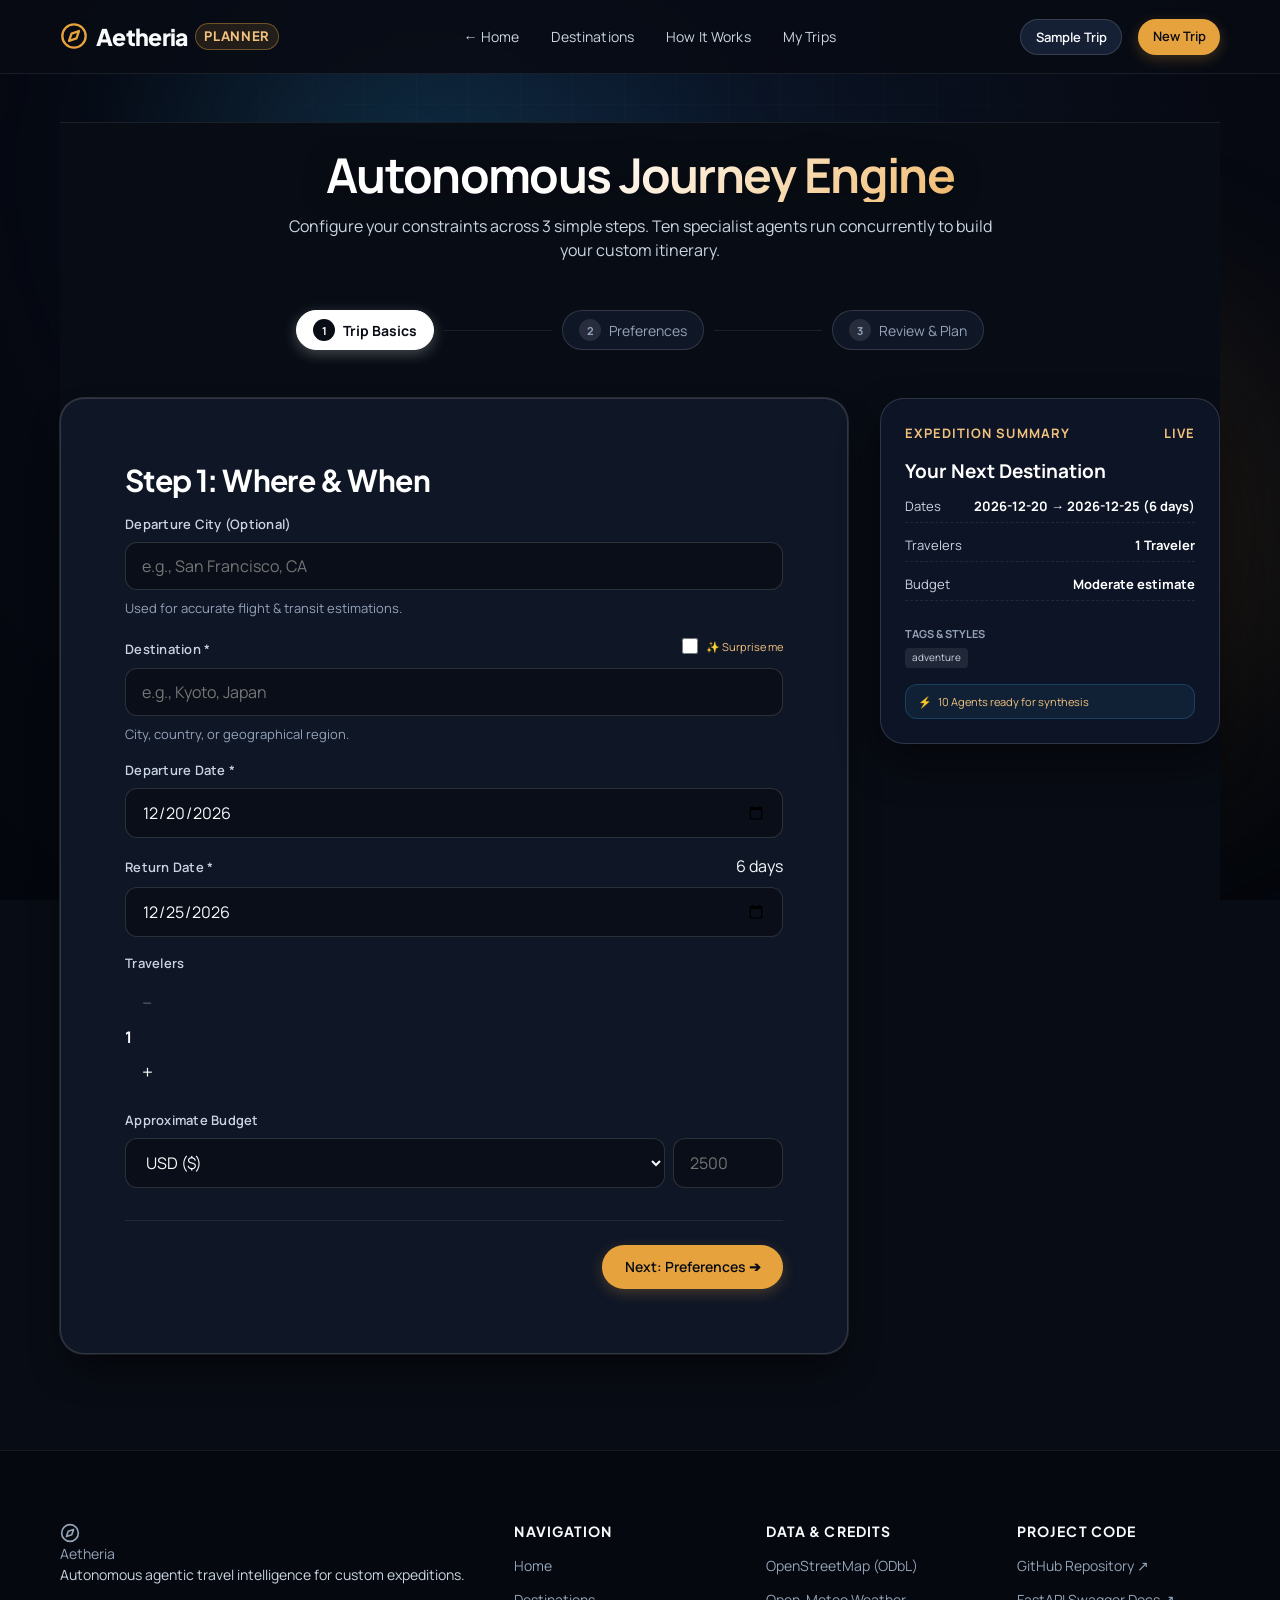
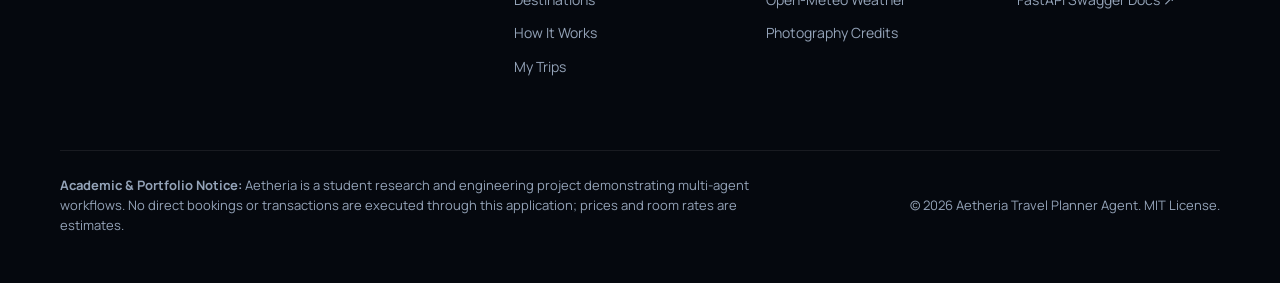
==== commit 18fddd2f: "fix(plan-ui): fix startTracking method, header overlap, modal positioning, and add dynamic ambient a" ====
--- a/app/web/plan/index.html
+++ b/app/web/plan/index.html
@@ -13,11 +13,11 @@
   <link rel="stylesheet" href="../css/layout.css">
   <link rel="stylesheet" href="../css/components.css">
   <link rel="stylesheet" href="../css/sections/planner.css">
-  <link rel="stylesheet" href="../css/sections/generating.css">
-  <link rel="stylesheet" href="../css/sections/results.css?v=3">
-  <link rel="stylesheet" href="../css/sections/trips.css">
-  <link rel="stylesheet" href="../css/sections/chat.css">
-  <link rel="stylesheet" href="../css/sections/plan-page.css">
+  <link rel="stylesheet" href="../css/sections/generating.css?v=6">
+  <link rel="stylesheet" href="../css/sections/results.css?v=6">
+  <link rel="stylesheet" href="../css/sections/trips.css?v=6">
+  <link rel="stylesheet" href="../css/sections/chat.css?v=6">
+  <link rel="stylesheet" href="../css/sections/plan-page.css?v=6">
   <link rel="stylesheet" href="../css/print.css" media="print">
 </head>
 <body>
@@ -49,6 +49,14 @@
       </div>
     </div>
   </header>
+
+  <!-- Dynamic Animated Ambient Background -->
+  <div class="planner-ambient-canvas" aria-hidden="true">
+    <div class="ambient-glow orb-cyan"></div>
+    <div class="ambient-glow orb-gold"></div>
+    <div class="ambient-glow orb-purple"></div>
+    <div class="ambient-grid-mesh"></div>
+  </div>
 
   <!-- Main Content Landmark -->
   <main id="main-content" class="planner-page-main">
@@ -404,11 +412,6 @@
           <div id="tab-map" class="tab-panel" role="tabpanel">
             <div class="map-container-wrapper">
               <div id="map-view"></div>
-              <div class="map-legend">
-                <div class="legend-item"><span class="legend-dot dot-attraction"></span> Attractions</div>
-                <div class="legend-item"><span class="legend-dot dot-restaurant"></span> Food</div>
-                <div class="legend-item"><span class="legend-dot dot-hotel"></span> Stays</div>
-              </div>
             </div>
           </div>
 
@@ -491,12 +494,25 @@
 
   <!-- My Trips Modal View -->
   <div id="my-trips-backdrop" class="modal-backdrop"></div>
-  <aside id="my-trips-view" class="modal-card" role="dialog" aria-modal="true" aria-labelledby="my-trips-title">
+  <aside id="my-trips-modal" class="modal-card" role="dialog" aria-modal="true" aria-labelledby="my-trips-title">
     <div class="modal-header">
-      <h3 id="my-trips-title">My Saved Expeditions</h3>
-      <button type="button" id="my-trips-close" class="modal-close" aria-label="Close dialog">✕</button>
+      <div>
+        <h3 id="my-trips-title" class="modal-title">My Saved Expeditions</h3>
+        <p class="modal-subtitle">Trips saved locally on this browser. Private trip IDs are never exposed.</p>
+      </div>
+      <div class="modal-header-actions">
+        <button type="button" id="btn-clear-all-trips" class="btn btn-outline btn-sm text-error" style="display: none;">Clear all</button>
+        <button type="button" id="my-trips-close" class="modal-close-btn" aria-label="Close dialog">✕</button>
+      </div>
     </div>
-    <div id="my-trips-list" class="my-trips-list"></div>
+    <div class="modal-body">
+      <div id="saved-trips-grid" class="saved-trips-grid"></div>
+      <div id="empty-trips-state" class="empty-trips-state" style="display: none;">
+        <div class="empty-trips-icon">🗺️</div>
+        <h4>No journeys saved yet</h4>
+        <p class="text-sm text-muted">Plan your next expedition and click "Save to My Trips" to see your itineraries here.</p>
+      </div>
+    </div>
   </aside>
 
   <!-- Footer -->
@@ -555,6 +571,6 @@
 
   <!-- Scripts -->
   <script src="../vendor/leaflet/leaflet.js?v=2" defer></script>
-  <script type="module" src="../js/plan-main.js"></script>
+  <script type="module" src="../js/plan-main.js?v=6"></script>
 </body>
 </html>
--- a/app/web/css/tokens.css
+++ b/app/web/css/tokens.css
@@ -80,6 +80,7 @@
   --space-4xl: 6rem;
 
   /* Layout Containers */
+  --nav-height: 74px;
   --container-max-width: 1240px;
   --container-narrow-width: 900px;
   --container-padding: clamp(1rem, 4vw, 2.5rem);
--- a/app/web/css/layout.css
+++ b/app/web/css/layout.css
@@ -34,9 +34,15 @@
   left: 0;
   right: 0;
   z-index: var(--z-nav);
+  background-color: rgba(8, 12, 20, 0.9);
+  backdrop-filter: blur(16px);
+  -webkit-backdrop-filter: blur(16px);
+  border-bottom: 1px solid rgba(255, 255, 255, 0.08);
+  min-height: var(--nav-height, 74px);
+  display: flex;
+  align-items: center;
   transition: background-color var(--transition-normal), backdrop-filter var(--transition-normal), border-color var(--transition-normal), padding var(--transition-normal);
-  padding: var(--space-md) 0;
-  border-bottom: 1px solid transparent;
+  padding: var(--space-sm) 0;
 }
 
 .site-header.scrolled {
--- a/app/web/css/sections/generating.css
+++ b/app/web/css/sections/generating.css
@@ -14,13 +14,39 @@
 }
 
 .generating-card {
-  background: var(--color-bg-surface);
-  border: 1px solid var(--color-border-hairline);
+  position: relative;
+  background: rgba(15, 22, 38, 0.88);
+  backdrop-filter: blur(20px);
+  -webkit-backdrop-filter: blur(20px);
+  border: 1px solid rgba(255, 255, 255, 0.15);
   border-radius: var(--radius-xl);
   padding: clamp(var(--space-lg), 5vw, var(--space-2xl));
-  box-shadow: var(--shadow-elevated);
+  box-shadow: 0 25px 60px -10px rgba(0, 0, 0, 0.7), 0 0 50px rgba(56, 189, 248, 0.12);
   max-width: 820px;
   margin: 0 auto;
+  overflow: hidden;
+}
+
+.generating-card::before {
+  content: "";
+  position: absolute;
+  top: -50%;
+  left: -50%;
+  width: 200%;
+  height: 200%;
+  background: conic-gradient(from 0deg, transparent 0deg, rgba(230, 162, 60, 0.18) 45deg, transparent 90deg);
+  animation: radar-sweep 5s linear infinite;
+  pointer-events: none;
+  opacity: 0.5;
+}
+
+@keyframes radar-sweep {
+  100% { transform: rotate(360deg); }
+}
+
+.generating-card > * {
+  position: relative;
+  z-index: 1;
 }
 
 .generating-header {
@@ -123,13 +149,22 @@
 
 .stage-item[data-status="running"] {
   border-color: var(--color-accent);
-  background: var(--color-accent-soft);
+  background: rgba(230, 162, 60, 0.12);
+  box-shadow: 0 0 16px rgba(230, 162, 60, 0.22);
+  transform: translateX(4px);
 }
 
 .stage-item[data-status="running"] .stage-status-icon {
   background: var(--color-accent);
   color: var(--color-text-inverse);
-  animation: spin 1.5s linear infinite;
+  box-shadow: 0 0 10px var(--color-accent);
+  animation: pulse-ring 1.5s cubic-bezier(0.25, 1, 0.5, 1) infinite;
+}
+
+@keyframes pulse-ring {
+  0% { transform: scale(0.95); box-shadow: 0 0 0 0 rgba(230, 162, 60, 0.7); }
+  70% { transform: scale(1.05); box-shadow: 0 0 0 8px rgba(230, 162, 60, 0); }
+  100% { transform: scale(0.95); box-shadow: 0 0 0 0 rgba(230, 162, 60, 0); }
 }
 
 .stage-item[data-status="done"] .stage-status-icon {
--- a/app/web/css/sections/trips.css
+++ b/app/web/css/sections/trips.css
@@ -80,3 +80,103 @@
   margin-bottom: var(--space-md);
   color: var(--color-accent);
 }
+
+/* ── Modal Backdrop & Dialog ── */
+.modal-backdrop {
+  position: fixed;
+  inset: 0;
+  background: rgba(3, 7, 18, 0.82);
+  backdrop-filter: blur(10px);
+  -webkit-backdrop-filter: blur(10px);
+  z-index: 1200;
+  opacity: 0;
+  pointer-events: none;
+  transition: opacity var(--transition-normal);
+}
+
+.modal-backdrop.active {
+  opacity: 1;
+  pointer-events: auto;
+}
+
+.modal-card {
+  position: fixed;
+  top: 50%;
+  left: 50%;
+  transform: translate(-50%, -46%) scale(0.96);
+  width: min(92vw, 840px);
+  max-height: 85vh;
+  background: #0f1626;
+  border: 1px solid rgba(255, 255, 255, 0.15);
+  border-radius: var(--radius-xl);
+  box-shadow: 0 25px 60px -10px rgba(0, 0, 0, 0.75), 0 0 0 1px rgba(255, 255, 255, 0.08);
+  z-index: 1210;
+  display: flex;
+  flex-direction: column;
+  overflow: hidden;
+  opacity: 0;
+  pointer-events: none;
+  transition: all var(--transition-normal);
+}
+
+.modal-card.active {
+  opacity: 1;
+  pointer-events: auto;
+  transform: translate(-50%, -50%) scale(1);
+}
+
+.modal-header {
+  display: flex;
+  align-items: flex-start;
+  justify-content: space-between;
+  gap: var(--space-md);
+  padding: var(--space-xl);
+  border-bottom: 1px solid var(--color-border-subtle);
+  background: rgba(22, 32, 53, 0.6);
+}
+
+.modal-title {
+  font-family: var(--font-heading);
+  font-size: var(--font-size-xl);
+  font-weight: var(--font-weight-bold);
+  color: #ffffff;
+  margin-bottom: 4px;
+}
+
+.modal-subtitle {
+  font-size: var(--font-size-xs);
+  color: var(--color-text-muted);
+}
+
+.modal-header-actions {
+  display: flex;
+  align-items: center;
+  gap: var(--space-sm);
+}
+
+.modal-close-btn {
+  background: rgba(255, 255, 255, 0.06);
+  border: 1px solid rgba(255, 255, 255, 0.1);
+  color: var(--color-text-secondary);
+  width: 36px;
+  height: 36px;
+  border-radius: 50%;
+  display: flex;
+  align-items: center;
+  justify-content: center;
+  cursor: pointer;
+  font-size: 15px;
+  transition: all var(--transition-fast);
+}
+
+.modal-close-btn:hover {
+  background: rgba(255, 255, 255, 0.15);
+  color: #ffffff;
+  transform: rotate(90deg);
+}
+
+.modal-body {
+  padding: var(--space-xl);
+  overflow-y: auto;
+  flex: 1;
+}
--- a/app/web/css/sections/plan-page.css
+++ b/app/web/css/sections/plan-page.css
@@ -1,31 +1,122 @@
 /* plan-page.css - 3-Step Wizard Layout, Step Indicators & Live Summary Card */
 
+/* Dynamic Animated Ambient Background */
+.planner-ambient-canvas {
+  position: fixed;
+  inset: 0;
+  pointer-events: none;
+  z-index: 0;
+  overflow: hidden;
+  background: radial-gradient(circle at 50% 15%, #0c1527 0%, #060912 60%, #03060c 100%);
+}
+
+.ambient-glow {
+  position: absolute;
+  border-radius: 50%;
+  filter: blur(85px);
+  opacity: 0.5;
+  will-change: transform;
+}
+
+.orb-cyan {
+  width: 580px;
+  height: 580px;
+  background: radial-gradient(circle, rgba(56, 189, 248, 0.38) 0%, rgba(14, 165, 233, 0.08) 60%, transparent 80%);
+  top: -120px;
+  left: 8%;
+  animation: float-orb-cyan 16s ease-in-out infinite alternate;
+}
+
+.orb-gold {
+  width: 620px;
+  height: 620px;
+  background: radial-gradient(circle, rgba(230, 162, 60, 0.32) 0%, rgba(245, 158, 11, 0.08) 60%, transparent 80%);
+  top: 25%;
+  right: -100px;
+  animation: float-orb-gold 20s ease-in-out infinite alternate;
+}
+
+.orb-purple {
+  width: 680px;
+  height: 680px;
+  background: radial-gradient(circle, rgba(168, 85, 247, 0.28) 0%, rgba(147, 51, 234, 0.06) 60%, transparent 80%);
+  bottom: -160px;
+  left: 20%;
+  animation: float-orb-purple 24s ease-in-out infinite alternate;
+}
+
+@keyframes float-orb-cyan {
+  0% { transform: translate(0, 0) scale(1); }
+  50% { transform: translate(70px, 90px) scale(1.12); }
+  100% { transform: translate(-50px, 50px) scale(0.94); }
+}
+
+@keyframes float-orb-gold {
+  0% { transform: translate(0, 0) scale(1); }
+  50% { transform: translate(-90px, -70px) scale(1.16); }
+  100% { transform: translate(60px, -40px) scale(0.92); }
+}
+
+@keyframes float-orb-purple {
+  0% { transform: translate(0, 0) scale(1); }
+  50% { transform: translate(-60px, -80px) scale(1.1); }
+  100% { transform: translate(80px, -30px) scale(1.06); }
+}
+
+/* Constellation & Cyber-Grid Mesh Overlay */
+.ambient-grid-mesh {
+  position: absolute;
+  inset: 0;
+  background-image: 
+    linear-gradient(to right, rgba(255, 255, 255, 0.028) 1px, transparent 1px),
+    linear-gradient(to bottom, rgba(255, 255, 255, 0.028) 1px, transparent 1px);
+  background-size: 52px 52px;
+  mask-image: radial-gradient(ellipse at 50% 35%, #000 30%, transparent 85%);
+  -webkit-mask-image: radial-gradient(ellipse at 50% 35%, #000 30%, transparent 85%);
+  opacity: 0.7;
+}
+
+@media (prefers-reduced-motion: reduce) {
+  .ambient-glow {
+    animation: none !important;
+  }
+}
+
 .planner-page-main {
-  padding-top: calc(var(--nav-height) + var(--space-xl));
-  padding-bottom: var(--space-3xl);
+  padding-top: calc(var(--nav-height, 74px) + var(--space-2xl));
+  padding-bottom: var(--space-4xl);
   min-height: 100vh;
+  position: relative;
+  z-index: 1;
+  background: radial-gradient(circle 600px at var(--mouse-x, 50%) var(--mouse-y, 30%), rgba(56, 189, 248, 0.06), transparent 80%);
 }
 
 .plan-header-banner {
   text-align: center;
-  max-width: 680px;
-  margin: 0 auto var(--space-2xl);
+  max-width: 740px;
+  margin: var(--space-lg) auto var(--space-2xl);
+  padding: 0 var(--space-md);
+  position: relative;
+  z-index: 2;
 }
 
 .plan-header-title {
   font-family: var(--font-heading);
-  font-size: clamp(2rem, 3.5vw, 2.75rem);
+  font-size: clamp(2.2rem, 4vw, 3rem);
   font-weight: var(--font-weight-extrabold);
-  letter-spacing: -0.03em;
-  margin-bottom: var(--space-xs);
-  background: linear-gradient(135deg, #ffffff 30%, var(--color-accent-light) 100%);
+  letter-spacing: -0.035em;
+  line-height: 1.15;
+  margin-bottom: var(--space-sm);
+  background: linear-gradient(135deg, #ffffff 40%, var(--color-accent-light) 90%, var(--color-accent) 100%);
   -webkit-background-clip: text;
   -webkit-text-fill-color: transparent;
+  filter: drop-shadow(0 2px 14px rgba(0, 0, 0, 0.4));
 }
 
 .plan-header-sub {
   color: var(--color-text-secondary);
   font-size: var(--font-size-base);
+  line-height: 1.5;
 }
 
 /* 3-Step Progress Indicator Bar */
